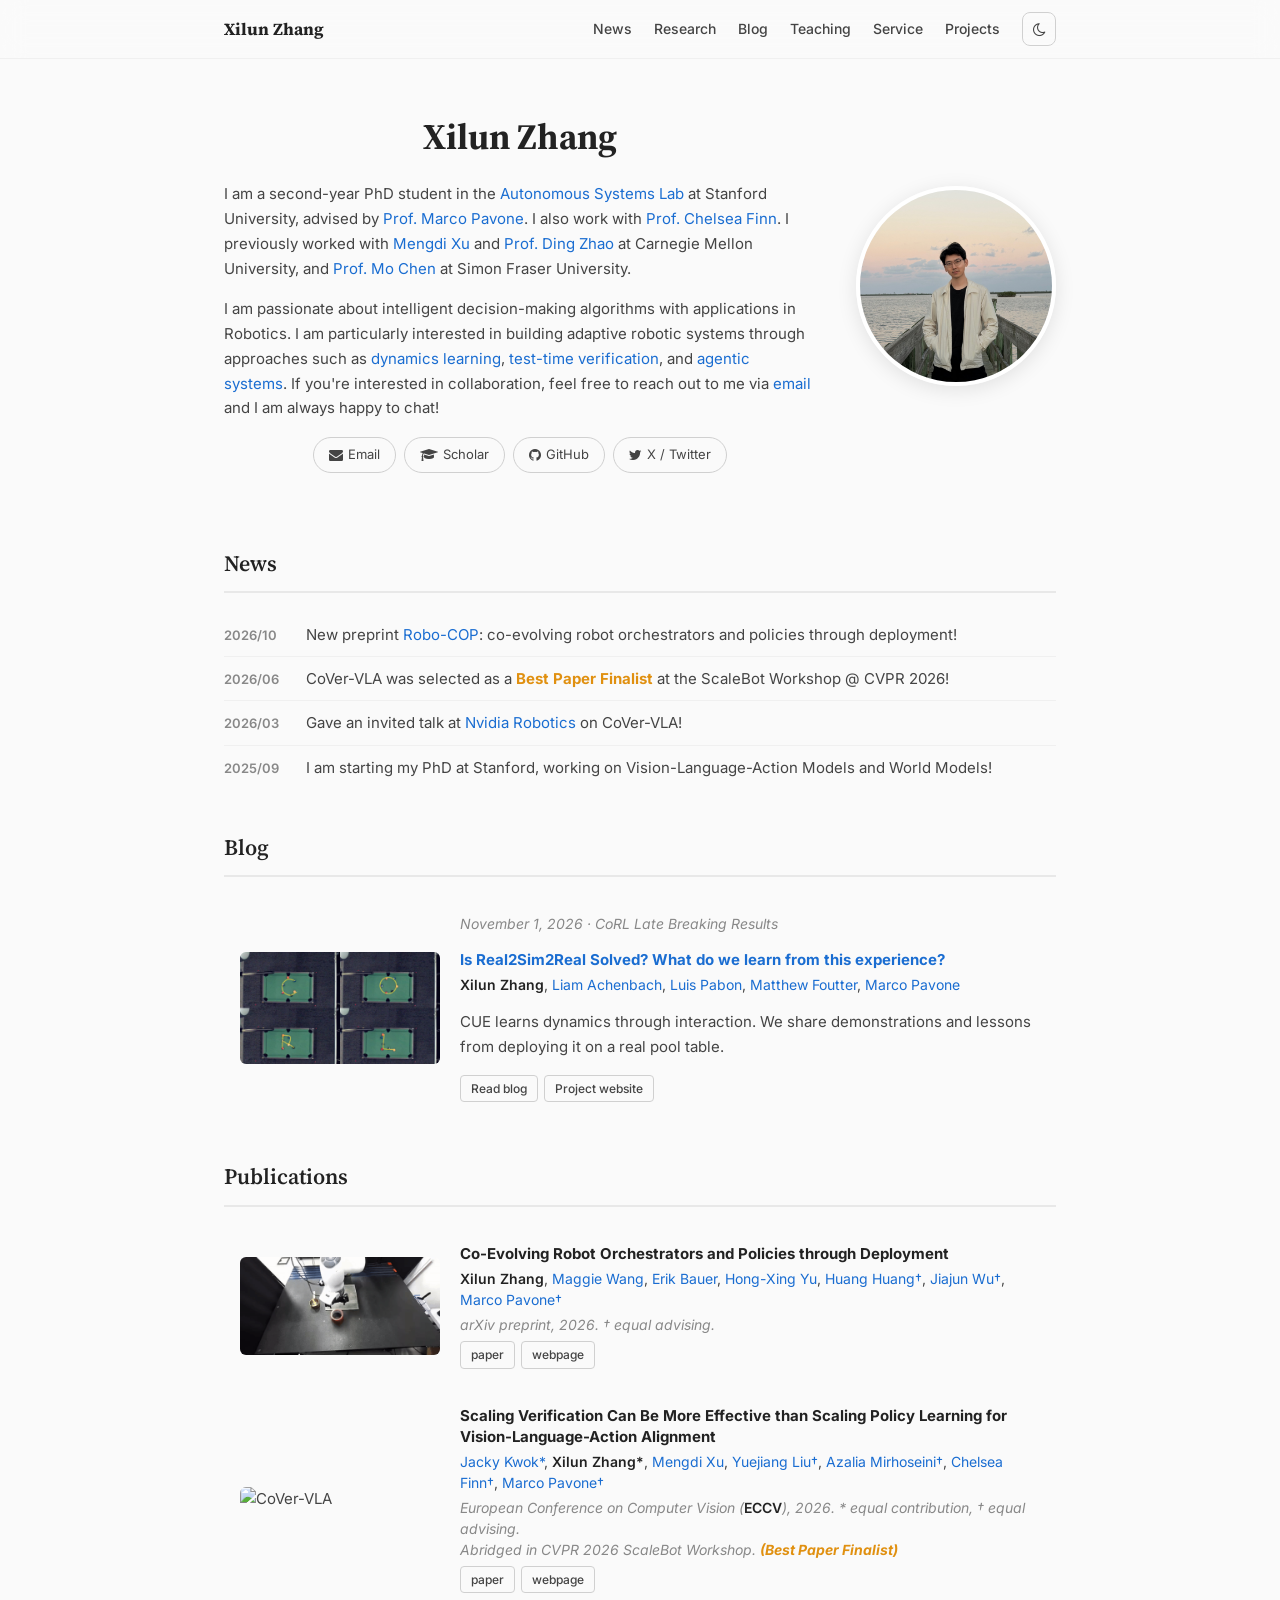
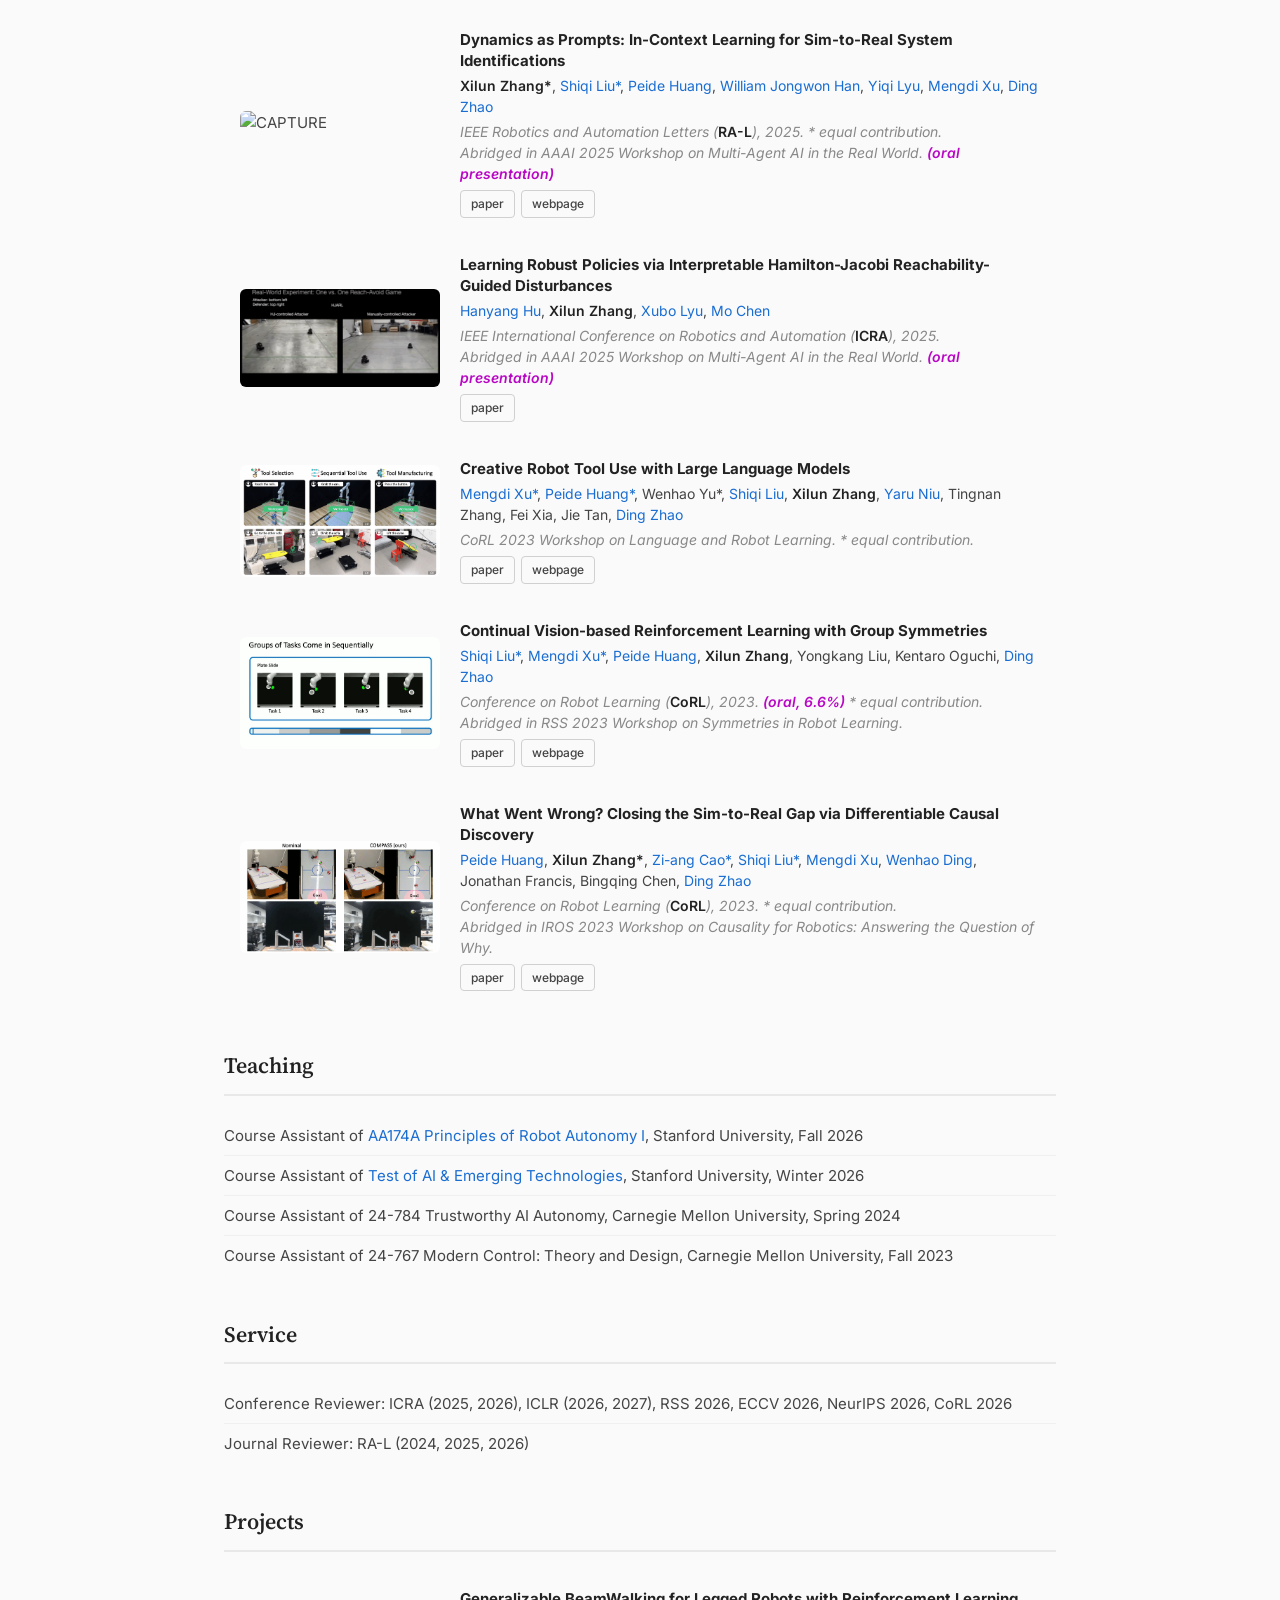
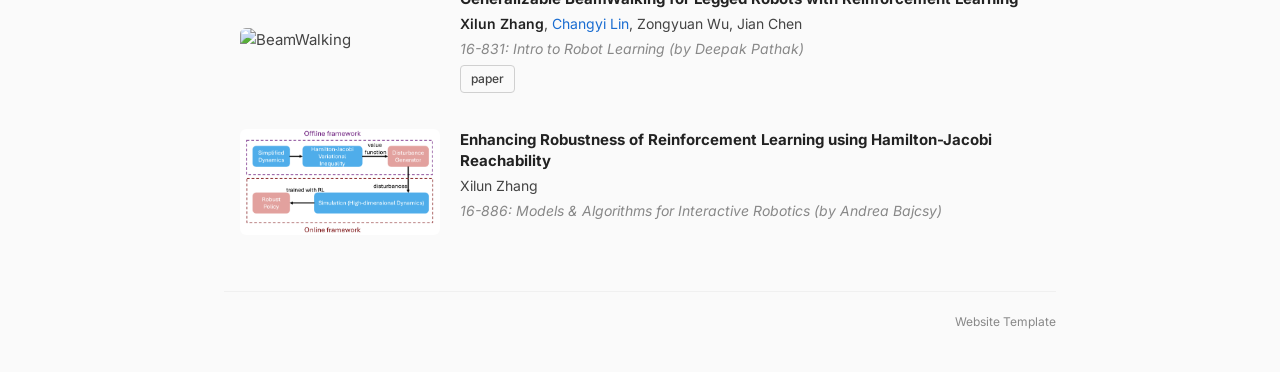
==== index.html @ 33fb8edf "Include CUE authors in Blog section" ====
<!DOCTYPE html>
<html lang="en">
<head>
  <meta charset="UTF-8">
  <meta name="viewport" content="width=device-width, initial-scale=1">
  <meta name="author" content="Xilun Zhang">
  <meta name="description" content="Xilun Zhang - PhD Student at Stanford University, Autonomous Systems Lab. Research in adaptive robotic systems: dynamics learning, test-time verification, and agentic systems.">
  <title>Xilun Zhang</title>

  <link rel="stylesheet" href="https://cdnjs.cloudflare.com/ajax/libs/font-awesome/4.7.0/css/font-awesome.min.css">
  <link rel="stylesheet" href="stylesheet.css">
  <link rel="icon" type="image/png" href="images/stanford_logo.png">
</head>

<body>

  <!-- Navigation -->
  <nav class="navbar">
    <div class="nav-inner">
      <a href="#Home" class="nav-brand">Xilun Zhang</a>
      <button id="mobile-menu-btn" class="nav-toggle" aria-label="Toggle menu">Menu</button>
      <div class="nav-links">
        <a href="#News">News</a>
        <a href="#Research">Research</a>
        <a href="#Blog">Blog</a>
        <a href="#Teaching">Teaching</a>
        <a href="#Service">Service</a>
        <a href="#Projects">Projects</a>
        <button id="theme-toggle" class="theme-toggle" aria-label="Toggle dark mode">
          <i class="fa fa-moon-o"></i>
        </button>
      </div>
    </div>
    <div class="mobile-menu">
      <a href="#News">News</a>
      <a href="#Research">Research</a>
        <a href="#Blog">Blog</a>
      <a href="#Teaching">Teaching</a>
      <a href="#Service">Service</a>
      <a href="#Projects">Projects</a>
    </div>
  </nav>

<div class="container">

  <!-- Hero -->
  <section id="Home">
    <div class="hero">
      <div class="hero-text">
        <h1 class="hero-name">Xilun Zhang</h1>
        <p class="hero-bio">
          I am a second-year PhD student in the <a href="https://stanfordasl.github.io/">Autonomous Systems Lab</a> at Stanford University, advised by <a href="https://web.stanford.edu/~pavone/">Prof. Marco Pavone</a>. I also work with <a href="https://ai.stanford.edu/~cbfinn/">Prof. Chelsea Finn</a>.
          I previously worked with <a href="https://www.mengdixu.me/">Mengdi Xu</a> and <a href="https://safeai-lab.github.io/">Prof. Ding Zhao</a> at Carnegie Mellon University, and <a href="https://scholar.google.com/citations?hl=en&user=19UAgLUAAAAJ&view_op=list_works&sortby=pubdate">Prof. Mo Chen</a> at Simon Fraser University.
        </p>
        <p class="hero-bio">
          I am passionate about intelligent decision-making algorithms with applications in Robotics. I am particularly interested in building adaptive robotic systems through approaches such as <a href="https://sim2real-capture.github.io/">dynamics learning</a>, <a href="https://cover-vla.github.io/">test-time verification</a>, and <a href="https://robo-cop.pages.dev/">agentic systems</a>.
          If you're interested in collaboration, feel free to reach out to me via <a href="mailto:xilunz@stanford.edu">email</a> and I am always happy to chat!
        </p>
        <div class="hero-links">
          <a href="mailto:xilunz@stanford.edu"><i class="fa fa-envelope"></i> Email</a>
          <a href="https://scholar.google.com/citations?user=D36NE9IAAAAJ&hl=en"><i class="fa fa-graduation-cap"></i> Scholar</a>
          <a href="https://github.com/XilunZhangRobo"><i class="fa fa-github"></i> GitHub</a>
          <a href="https://x.com/XilunZhangXZ"><i class="fa fa-twitter"></i> X / Twitter</a>
        </div>
      </div>
      <div class="hero-photo">
        <img src="images/me.jpg" alt="Xilun Zhang">
      </div>
    </div>
  </section>

  <!-- News -->
  <section id="News">
    <h2>News</h2>
    <ul class="news-list">
      <li><span class="news-date">2026/10</span> New preprint <a href="https://arxiv.org/abs/2610.09228">Robo-COP</a>: co-evolving robot orchestrators and policies through deployment!</li>
      <li><span class="news-date">2026/06</span> CoVer-VLA was selected as a <span class="award-tag">Best Paper Finalist</span> at the ScaleBot Workshop @ CVPR 2026!</li>
      <li><span class="news-date">2026/03</span> Gave an invited talk at <a href="https://www.nvidia.com/en-us/research/robotics/">Nvidia Robotics</a> on CoVer-VLA!</li>
      <li><span class="news-date">2025/09</span> I am starting my PhD at Stanford, working on Vision-Language-Action Models and World Models!</li>
    </ul>
  </section>

  <!-- Blog -->
  <section id="Blog">
    <h2>Blog</h2>
    <article class="pub-item">
      <a class="pub-img" href="https://cue-dynamics.github.io/blog/" aria-label="Read the CUE blog post">
        <img src="images/cue-corl-pushes.jpg" alt="Four robot pool demonstrations forming C, O, R, and L" loading="lazy">
      </a>
      <div class="pub-text">
        <div class="pub-venue"><time datetime="2026-11-01">November 1, 2026</time> · CoRL Late Breaking Results</div>
        <h3 class="pub-title"><a href="https://cue-dynamics.github.io/blog/">Is Real2Sim2Real Solved? What do we learn from this experience?</a></h3>
        <div class="pub-authors"><strong>Xilun Zhang</strong>, <a href="https://scholar.google.com/citations?user=NJTqs7QAAAAJ&amp;hl=en">Liam Achenbach</a>, <a href="https://luispabon.info/">Luis Pabon</a>, <a href="https://scholar.google.com/citations?user=DsWNh1YAAAAJ&amp;hl=en">Matthew Foutter</a>, <a href="https://web.stanford.edu/~pavone/">Marco Pavone</a></div>
        <p>CUE learns dynamics through interaction. We share demonstrations and lessons from deploying it on a real pool table.</p>
        <div class="pub-links"><a href="https://cue-dynamics.github.io/blog/">Read blog</a><a href="https://cue-dynamics.github.io/">Project website</a></div>
      </div>
    </article>
  </section>

  <!-- Publications -->
  <section id="Research">
    <h2>Publications</h2>
    <div class="pub-list">

      <!-- Robo-COP -->
      <div class="pub-item">
        <div class="pub-img">
          <img src="images/robocop.gif" alt="Robo-COP">
        </div>
        <div class="pub-text">
          <div class="pub-title">Co-Evolving Robot Orchestrators and Policies through Deployment</div>
          <div class="pub-authors">
            <strong>Xilun Zhang</strong>,
            <a href="https://maggiewang.org/">Maggie Wang</a>,
            <a href="https://erikbr01.github.io/">Erik Bauer</a>,
            <a href="https://kovenyu.com/">Hong-Xing Yu</a>,
            <a href="https://qingh097.github.io/">Huang Huang&dagger;</a>,
            <a href="https://jiajunwu.com/">Jiajun Wu&dagger;</a>,
            <a href="https://web.stanford.edu/~pavone/">Marco Pavone&dagger;</a>
          </div>
          <div class="pub-venue">
            arXiv preprint, 2026. &dagger; equal advising.
          </div>
          <div class="pub-links">
            <a href="https://arxiv.org/abs/2610.09228">paper</a>
            <a href="https://xilunzhangrobo.github.io/robo-cop/">webpage</a>
          </div>
        </div>
      </div>

      <!-- CoVer-VLA -->
      <div class="pub-item">
        <div class="pub-img">
          <img src="images/cover.gif" alt="CoVer-VLA">
        </div>
        <div class="pub-text">
          <div class="pub-title">Scaling Verification Can Be More Effective than Scaling Policy Learning for Vision-Language-Action Alignment</div>
          <div class="pub-authors">
            <a href="https://www.linkedin.com/in/jackykwok02/">Jacky Kwok*</a>,
            <strong>Xilun Zhang*</strong>,
            <a href="https://www.mengdixu.me/">Mengdi Xu</a>,
            <a href="https://sites.google.com/view/yuejiangliu/home">Yuejiang Liu&dagger;</a>,
            <a href="http://azaliamirhoseini.com/">Azalia Mirhoseini&dagger;</a>,
            <a href="https://ai.stanford.edu/~cbfinn/">Chelsea Finn&dagger;</a>,
            <a href="https://web.stanford.edu/~pavone/">Marco Pavone&dagger;</a>
          </div>
          <div class="pub-venue">
            European Conference on Computer Vision (<span class="highlight-venue">ECCV</span>), 2026. * equal contribution, &dagger; equal advising.<br>
            Abridged in CVPR 2026 ScaleBot Workshop. <span class="award-tag">(Best Paper Finalist)</span>
          </div>
          <div class="pub-links">
            <a href="https://arxiv.org/abs/2602.12281">paper</a>
            <a href="https://cover-vla.github.io/">webpage</a>
          </div>
        </div>
      </div>

      <!-- CAPTURE -->
      <div class="pub-item">
        <div class="pub-img">
          <img src="images/capture.gif" alt="CAPTURE">
        </div>
        <div class="pub-text">
          <div class="pub-title">Dynamics as Prompts: In-Context Learning for Sim-to-Real System Identifications</div>
          <div class="pub-authors">
            <strong>Xilun Zhang*</strong>,
            <a href="https://shiqiliu-67.github.io/">Shiqi Liu*</a>,
            <a href="https://peidehuang.github.io/">Peide Huang</a>,
            <a href="https://willxxy.github.io/">William Jongwon Han</a>,
            <a href="https://yiqilyu.me/">Yiqi Lyu</a>,
            <a href="https://www.mengdixu.me/">Mengdi Xu</a>,
            <a href="https://safeai-lab.github.io/">Ding Zhao</a>
          </div>
          <div class="pub-venue">
            IEEE Robotics and Automation Letters (<span class="highlight-venue">RA-L</span>), 2025. * equal contribution.<br>
            Abridged in AAAI 2025 Workshop on Multi-Agent AI in the Real World. <span class="oral-tag">(oral presentation)</span>
          </div>
          <div class="pub-links">
            <a href="https://arxiv.org/abs/2410.20357">paper</a>
            <a href="https://sim2real-capture.github.io/">webpage</a>
          </div>
        </div>
      </div>

      <!-- HJ-ARL -->
      <div class="pub-item">
        <div class="pub-img">
          <img src="images/HJARL.gif" alt="HJ-ARL">
        </div>
        <div class="pub-text">
          <div class="pub-title">Learning Robust Policies via Interpretable Hamilton-Jacobi Reachability-Guided Disturbances</div>
          <div class="pub-authors">
            <a href="https://hu-hanyang.github.io/">Hanyang Hu</a>,
            <strong>Xilun Zhang</strong>,
            <a href="https://xubo92.github.io/">Xubo Lyu</a>,
            <a href="https://scholar.google.com/citations?hl=en&user=19UAgLUAAAAJ&view_op=list_works&sortby=pubdate">Mo Chen</a>
          </div>
          <div class="pub-venue">
            IEEE International Conference on Robotics and Automation (<span class="highlight-venue">ICRA</span>), 2025.<br>
            Abridged in AAAI 2025 Workshop on Multi-Agent AI in the Real World. <span class="oral-tag">(oral presentation)</span>
          </div>
          <div class="pub-links">
            <a href="https://arxiv.org/abs/2409.19746">paper</a>
          </div>
        </div>
      </div>

      <!-- RoboTool -->
      <div class="pub-item">
        <div class="pub-img">
          <img src="images/robotool.gif" alt="RoboTool">
        </div>
        <div class="pub-text">
          <div class="pub-title">Creative Robot Tool Use with Large Language Models</div>
          <div class="pub-authors">
            <a href="https://www.mengdixu.me/">Mengdi Xu*</a>,
            <a href="https://peidehuang.github.io/">Peide Huang*</a>,
            Wenhao Yu*,
            <a href="https://shiqiliu-67.github.io/">Shiqi Liu</a>,
            <strong>Xilun Zhang</strong>,
            <a href="https://yaruniu.com/">Yaru Niu</a>,
            Tingnan Zhang,
            Fei Xia,
            Jie Tan,
            <a href="https://safeai-lab.github.io/">Ding Zhao</a>
          </div>
          <div class="pub-venue">
            CoRL 2023 Workshop on Language and Robot Learning. * equal contribution.<br>
          </div>
          <div class="pub-links">
            <a href="https://arxiv.org/abs/2310.13065">paper</a>
            <a href="https://creative-robotool.github.io/">webpage</a>
          </div>
        </div>
      </div>

      <!-- CoVeRS -->
      <div class="pub-item">
        <div class="pub-img">
          <img src="images/covers.gif" alt="CoVeRS">
        </div>
        <div class="pub-text">
          <div class="pub-title">Continual Vision-based Reinforcement Learning with Group Symmetries</div>
          <div class="pub-authors">
            <a href="https://shiqiliu-67.github.io/">Shiqi Liu*</a>,
            <a href="https://www.mengdixu.me/">Mengdi Xu*</a>,
            <a href="https://peidehuang.github.io/">Peide Huang</a>,
            <strong>Xilun Zhang</strong>,
            Yongkang Liu,
            Kentaro Oguchi,
            <a href="https://safeai-lab.github.io/">Ding Zhao</a>
          </div>
          <div class="pub-venue">
            Conference on Robot Learning (<span class="highlight-venue">CoRL</span>), 2023. <span class="oral-tag">(oral, 6.6%)</span> * equal contribution.<br>
            Abridged in RSS 2023 Workshop on Symmetries in Robot Learning.
          </div>
          <div class="pub-links">
            <a href="https://arxiv.org/pdf/2210.12301.pdf">paper</a>
            <a href="https://sites.google.com/view/rl-covers/">webpage</a>
          </div>
        </div>
      </div>

      <!-- COMPASS -->
      <div class="pub-item">
        <div class="pub-img">
          <img src="images/compass.gif" alt="COMPASS">
        </div>
        <div class="pub-text">
          <div class="pub-title">What Went Wrong? Closing the Sim-to-Real Gap via Differentiable Causal Discovery</div>
          <div class="pub-authors">
            <a href="https://peidehuang.github.io/">Peide Huang</a>,
            <strong>Xilun Zhang*</strong>,
            <a href="https://zi-ang-cao.github.io/">Zi-ang Cao*</a>,
            <a href="https://shiqiliu-67.github.io/">Shiqi Liu*</a>,
            <a href="https://www.mengdixu.me/">Mengdi Xu</a>,
            <a href="https://wenhao.pub/">Wenhao Ding</a>,
            Jonathan Francis,
            Bingqing Chen,
            <a href="https://safeai-lab.github.io/">Ding Zhao</a>
          </div>
          <div class="pub-venue">
            Conference on Robot Learning (<span class="highlight-venue">CoRL</span>), 2023. * equal contribution.<br>
            Abridged in IROS 2023 Workshop on Causality for Robotics: Answering the Question of Why.
          </div>
          <div class="pub-links">
            <a href="https://arxiv.org/pdf/2306.15864.pdf">paper</a>
            <a href="https://sites.google.com/view/sim2real-compass">webpage</a>
          </div>
        </div>
      </div>

    </div>
  </section>

  <!-- Teaching -->
  <section id="Teaching">
    <h2>Teaching</h2>
    <ul class="simple-list">
      <li>Course Assistant of <a href="https://stanfordasl.github.io/PoRA-I/aa174a_aut2627/">AA174A Principles of Robot Autonomy I</a>, Stanford University, Fall 2026</li>
      <li>Course Assistant of <a href="https://aiet4test.cgoe.stanford.edu/">Test of AI &amp; Emerging Technologies</a>, Stanford University, Winter 2026</li>
      <li>Course Assistant of 24-784 Trustworthy AI Autonomy, Carnegie Mellon University, Spring 2024</li>
      <li>Course Assistant of 24-767 Modern Control: Theory and Design, Carnegie Mellon University, Fall 2023</li>
    </ul>
  </section>

  <!-- Service -->
  <section id="Service">
    <h2>Service</h2>
    <ul class="simple-list">
      <li>Conference Reviewer: ICRA (2025, 2026), ICLR (2026, 2027), RSS 2026, ECCV 2026, NeurIPS 2026, CoRL 2026</li>
      <li>Journal Reviewer: RA-L (2024, 2025, 2026)</li>
    </ul>
  </section>

  <!-- Projects -->
  <section id="Projects">
    <h2>Projects</h2>
    <div class="pub-list">

      <div class="pub-item">
        <div class="pub-img">
          <img src="images/dog.gif" alt="BeamWalking">
        </div>
        <div class="pub-text">
          <div class="pub-title">Generalizable BeamWalking for Legged Robots with Reinforcement Learning</div>
          <div class="pub-authors">
            <strong>Xilun Zhang</strong>,
            <a href="https://linchangyi1.github.io/">Changyi Lin</a>,
            Zongyuan Wu,
            Jian Chen
          </div>
          <div class="pub-venue">16-831: Intro to Robot Learning (by Deepak Pathak)</div>
          <div class="pub-links">
            <a href="https://drive.google.com/file/d/1mQqSGy5NBrEeXSAV4wcLU3v1RdYruRnh/view?usp=sharing">paper</a>
          </div>
        </div>
      </div>

      <div class="pub-item">
        <div class="pub-img">
          <img src="images/HJ.png" alt="HJ Reachability">
        </div>
        <div class="pub-text">
          <div class="pub-title">Enhancing Robustness of Reinforcement Learning using Hamilton-Jacobi Reachability</div>
          <div class="pub-authors">Xilun Zhang</div>
          <div class="pub-venue">16-886: Models &amp; Algorithms for Interactive Robotics (by Andrea Bajcsy)</div>
        </div>
      </div>

    </div>
  </section>

  <!-- Footer -->
  <div class="footer">
    <a href="https://github.com/jonbarron/website">Website Template</a>
  </div>

</div>
<script src="main.js"></script>
</body>
</html>
---- stylesheet.css ----
@import url('https://fonts.googleapis.com/css2?family=Inter:wght@400;500;600;700&family=Source+Serif+4:ital,wght@0,400;0,600;0,700;1,400&display=swap');

/* ---------- Theme tokens ---------- */
:root {
  --bg: #fafafa;
  --bg-elev: #ffffff;
  --text: #444;
  --text-strong: #222;
  --text-muted: #888;
  --link: #1a6dd1;
  --link-hover: #0d4a8f;
  --border: #e8e8e8;
  --border-soft: #f0f0f0;
  --card-hover: #f4f4f4;
  --chip-border: #d0d0d0;
  --accent-soft: rgba(26, 109, 209, 0.06);
  --nav-bg: rgba(250, 250, 250, 0.82);
  --shadow: 0 4px 20px rgba(0, 0, 0, 0.10);
}

:root[data-theme="dark"] {
  --bg: #0f1115;
  --bg-elev: #171a21;
  --text: #c2c7d0;
  --text-strong: #f3f5f8;
  --text-muted: #8b93a1;
  --link: #6da8ff;
  --link-hover: #9cc4ff;
  --border: #262b34;
  --border-soft: #20242c;
  --card-hover: #1b1f27;
  --chip-border: #353b46;
  --accent-soft: rgba(109, 168, 255, 0.10);
  --nav-bg: rgba(15, 17, 21, 0.82);
  --shadow: 0 4px 24px rgba(0, 0, 0, 0.45);
}

*,
*::before,
*::after {
  box-sizing: border-box;
}

html {
  scroll-behavior: smooth;
  scroll-padding-top: 80px;
}

body {
  font-family: 'Inter', -apple-system, BlinkMacSystemFont, sans-serif;
  font-size: 15px;
  line-height: 1.65;
  color: var(--text);
  background: var(--bg);
  margin: 0;
  padding: 0;
  -webkit-font-smoothing: antialiased;
  transition: background 0.3s ease, color 0.3s ease;
}

.container {
  max-width: 880px;
  margin: 0 auto;
  padding: 24px 24px 40px;
}

a {
  color: var(--link);
  text-decoration: none;
  transition: color 0.2s ease;
}

a:hover,
a:focus {
  color: var(--link-hover);
}

h2 {
  font-family: 'Source Serif 4', 'Georgia', serif;
  font-size: 22px;
  font-weight: 600;
  color: var(--text-strong);
  margin: 0 0 20px 0;
  padding-bottom: 10px;
  border-bottom: 2px solid var(--border);
}

strong {
  font-weight: 600;
  color: var(--text-strong);
}

/* ---------- Navigation ---------- */
.navbar {
  position: sticky;
  top: 0;
  z-index: 100;
  background: var(--nav-bg);
  backdrop-filter: saturate(180%) blur(12px);
  -webkit-backdrop-filter: saturate(180%) blur(12px);
  border-bottom: 1px solid var(--border-soft);
}

.nav-inner {
  max-width: 880px;
  margin: 0 auto;
  padding: 12px 24px;
  display: flex;
  align-items: center;
  justify-content: space-between;
}

.nav-brand {
  font-family: 'Source Serif 4', 'Georgia', serif;
  font-weight: 700;
  font-size: 17px;
  color: var(--text-strong);
}

.nav-brand:hover {
  color: var(--link);
}

.nav-links {
  display: flex;
  align-items: center;
  gap: 22px;
}

.nav-links a {
  font-size: 14px;
  font-weight: 500;
  color: var(--text);
  position: relative;
}

.nav-links a::after {
  content: "";
  position: absolute;
  left: 0;
  bottom: -4px;
  width: 0;
  height: 2px;
  background: var(--link);
  transition: width 0.2s ease;
}

.nav-links a:hover::after {
  width: 100%;
}

.theme-toggle,
.nav-toggle {
  background: none;
  border: 1px solid var(--chip-border);
  color: var(--text);
  cursor: pointer;
  border-radius: 8px;
  transition: all 0.2s ease;
  font-family: inherit;
}

.theme-toggle {
  width: 34px;
  height: 34px;
  display: inline-flex;
  align-items: center;
  justify-content: center;
  font-size: 15px;
}

.theme-toggle:hover {
  border-color: var(--link);
  color: var(--link);
}

.nav-toggle {
  display: none;
  padding: 6px 12px;
  font-size: 13px;
  font-weight: 500;
}

.mobile-menu {
  display: none;
  flex-direction: column;
  padding: 8px 24px 16px;
  gap: 4px;
  border-top: 1px solid var(--border-soft);
}

.mobile-menu a {
  padding: 8px 0;
  font-size: 15px;
  font-weight: 500;
  color: var(--text);
  border-bottom: 1px solid var(--border-soft);
}

.mobile-menu a:last-child {
  border-bottom: none;
}

/* ---------- Hero ---------- */
.hero {
  display: flex;
  align-items: center;
  gap: 40px;
  padding: 24px 0 32px 0;
}

.hero-text {
  flex: 1;
}

.hero-photo {
  flex-shrink: 0;
}

.hero-photo img {
  width: 200px;
  height: 200px;
  border-radius: 50%;
  object-fit: cover;
  box-shadow: var(--shadow);
  border: 4px solid var(--bg-elev);
}

.hero-name {
  font-family: 'Source Serif 4', 'Georgia', serif;
  font-size: 36px;
  font-weight: 700;
  color: var(--text-strong);
  margin: 0 0 16px 0;
  text-align: center;
}

.hero-bio {
  margin: 0 0 16px 0;
  color: var(--text);
}

.hero-links {
  display: flex;
  justify-content: center;
  gap: 8px;
  flex-wrap: wrap;
  margin-top: 16px;
}

.hero-links a {
  display: inline-flex;
  align-items: center;
  gap: 5px;
  padding: 6px 15px;
  border: 1px solid var(--chip-border);
  border-radius: 20px;
  font-size: 13px;
  color: var(--text);
  transition: all 0.2s ease;
}

.hero-links a:hover {
  border-color: var(--link);
  color: var(--link);
  background: var(--accent-soft);
  transform: translateY(-1px);
}

.hero-links a .fa {
  font-size: 14px;
}

/* ---------- Sections ---------- */
section {
  margin-bottom: 40px;
}

/* Scroll reveal */
.reveal {
  opacity: 0;
  transform: translateY(16px);
  transition: opacity 0.6s ease, transform 0.6s ease;
}

.reveal.is-visible {
  opacity: 1;
  transform: none;
}

@media (prefers-reduced-motion: reduce) {
  html { scroll-behavior: auto; }
  .reveal { opacity: 1; transform: none; transition: none; }
}

/* ---------- News ---------- */
.news-list {
  list-style: none;
  padding: 0;
  margin: 0;
}

.news-list li {
  padding: 10px 0;
  border-bottom: 1px solid var(--border-soft);
  line-height: 1.55;
}

.news-list li:last-child {
  border-bottom: none;
}

.news-date {
  display: inline-block;
  font-size: 13px;
  font-weight: 600;
  color: var(--text-muted);
  min-width: 70px;
  margin-right: 8px;
}

/* ---------- Publication / Project cards ---------- */
.pub-list {
  display: flex;
  flex-direction: column;
  gap: 4px;
}

.pub-item {
  display: flex;
  gap: 20px;
  padding: 16px;
  border-radius: 10px;
  transition: background 0.2s ease;
}

.pub-item:hover {
  background: var(--card-hover);
}

.pub-img {
  flex-shrink: 0;
  width: 200px;
  display: flex;
  align-items: center;
}

.pub-img img {
  width: 100%;
  border-radius: 6px;
}

.pub-text {
  flex: 1;
  min-width: 0;
}

.pub-title {
  font-weight: 700;
  font-size: 15px;
  color: var(--text-strong);
  margin-bottom: 4px;
  line-height: 1.4;
}

.pub-authors {
  font-size: 14px;
  color: var(--text);
  margin-bottom: 4px;
  line-height: 1.5;
}

.pub-venue {
  font-size: 14px;
  font-style: italic;
  color: var(--text-muted);
  margin-bottom: 6px;
  line-height: 1.5;
}

.pub-venue .highlight-venue {
  font-weight: 600;
  font-style: normal;
  color: var(--text-strong);
}

.pub-venue .oral-tag {
  color: #b908c5;
  font-weight: 600;
}

:root[data-theme="dark"] .pub-venue .oral-tag {
  color: #e07be8;
}

.award-tag {
  color: #e09010;
  font-weight: 700;
}

.pub-links {
  display: flex;
  gap: 6px;
  flex-wrap: wrap;
  margin-top: 6px;
}

.pub-links a {
  display: inline-block;
  padding: 3px 10px;
  font-size: 12px;
  font-weight: 500;
  border: 1px solid var(--chip-border);
  border-radius: 4px;
  color: var(--text);
  transition: all 0.2s ease;
}

.pub-links a:hover {
  border-color: var(--link);
  color: var(--link);
  background: var(--accent-soft);
}

/* ---------- Simple lists ---------- */
.simple-list {
  list-style: none;
  padding: 0;
  margin: 0;
}

.simple-list li {
  padding: 8px 0;
  border-bottom: 1px solid var(--border-soft);
  line-height: 1.55;
}

.simple-list li:last-child {
  border-bottom: none;
}

/* ---------- Footer ---------- */
.footer {
  text-align: right;
  font-size: 12px;
  color: var(--text-muted);
  padding-top: 20px;
  border-top: 1px solid var(--border-soft);
  margin-top: 20px;
}

.footer a {
  color: var(--text-muted);
}

.footer a:hover {
  color: var(--text);
}

/* ---------- Responsive ---------- */
@media (max-width: 700px) {
  .container {
    padding: 24px 16px;
  }

  .nav-inner {
    padding: 12px 16px;
  }

  .nav-links {
    display: none;
  }

  .nav-toggle {
    display: inline-block;
  }

  .hero {
    flex-direction: column-reverse;
    text-align: center;
    gap: 24px;
  }

  .hero-photo img {
    width: 160px;
    height: 160px;
  }

  .pub-item {
    flex-direction: column;
    gap: 12px;
  }

  .pub-img {
    width: 100%;
    max-width: 260px;
  }

  h2 {
    font-size: 20px;
  }
}
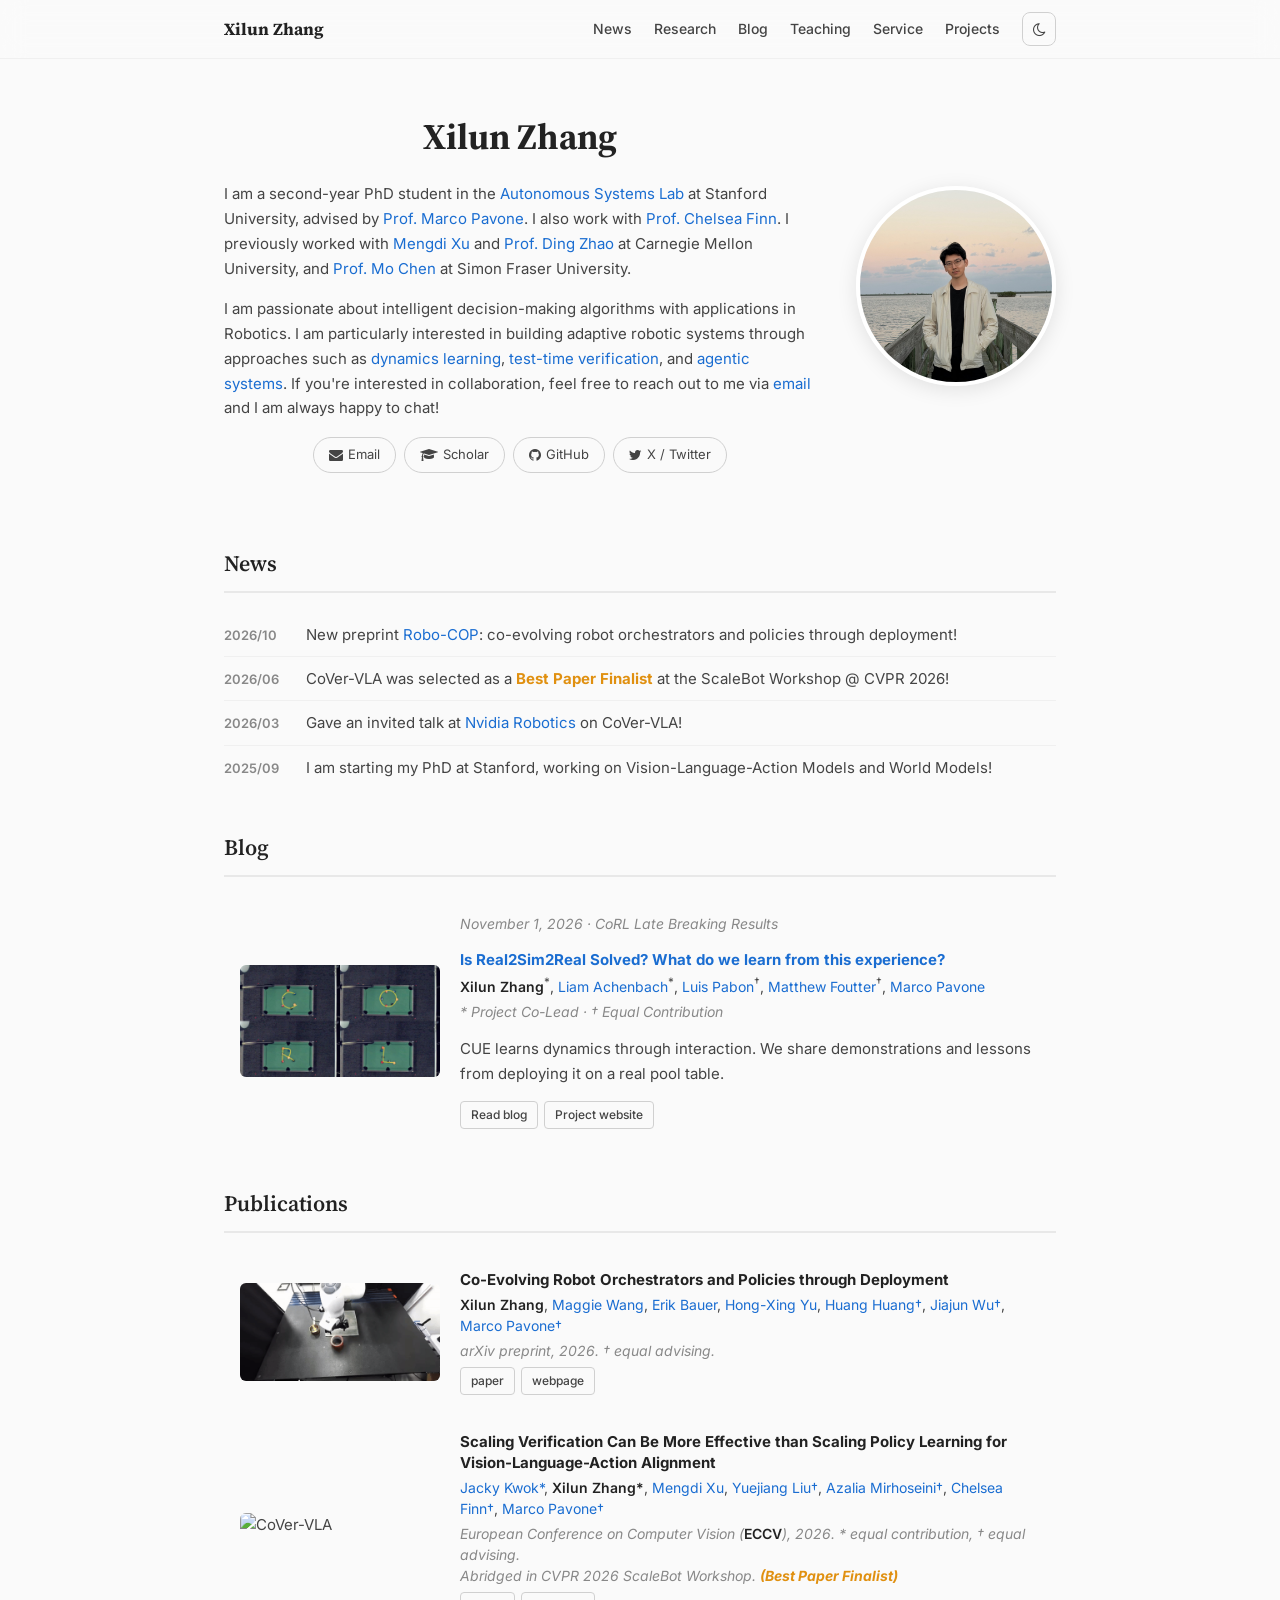
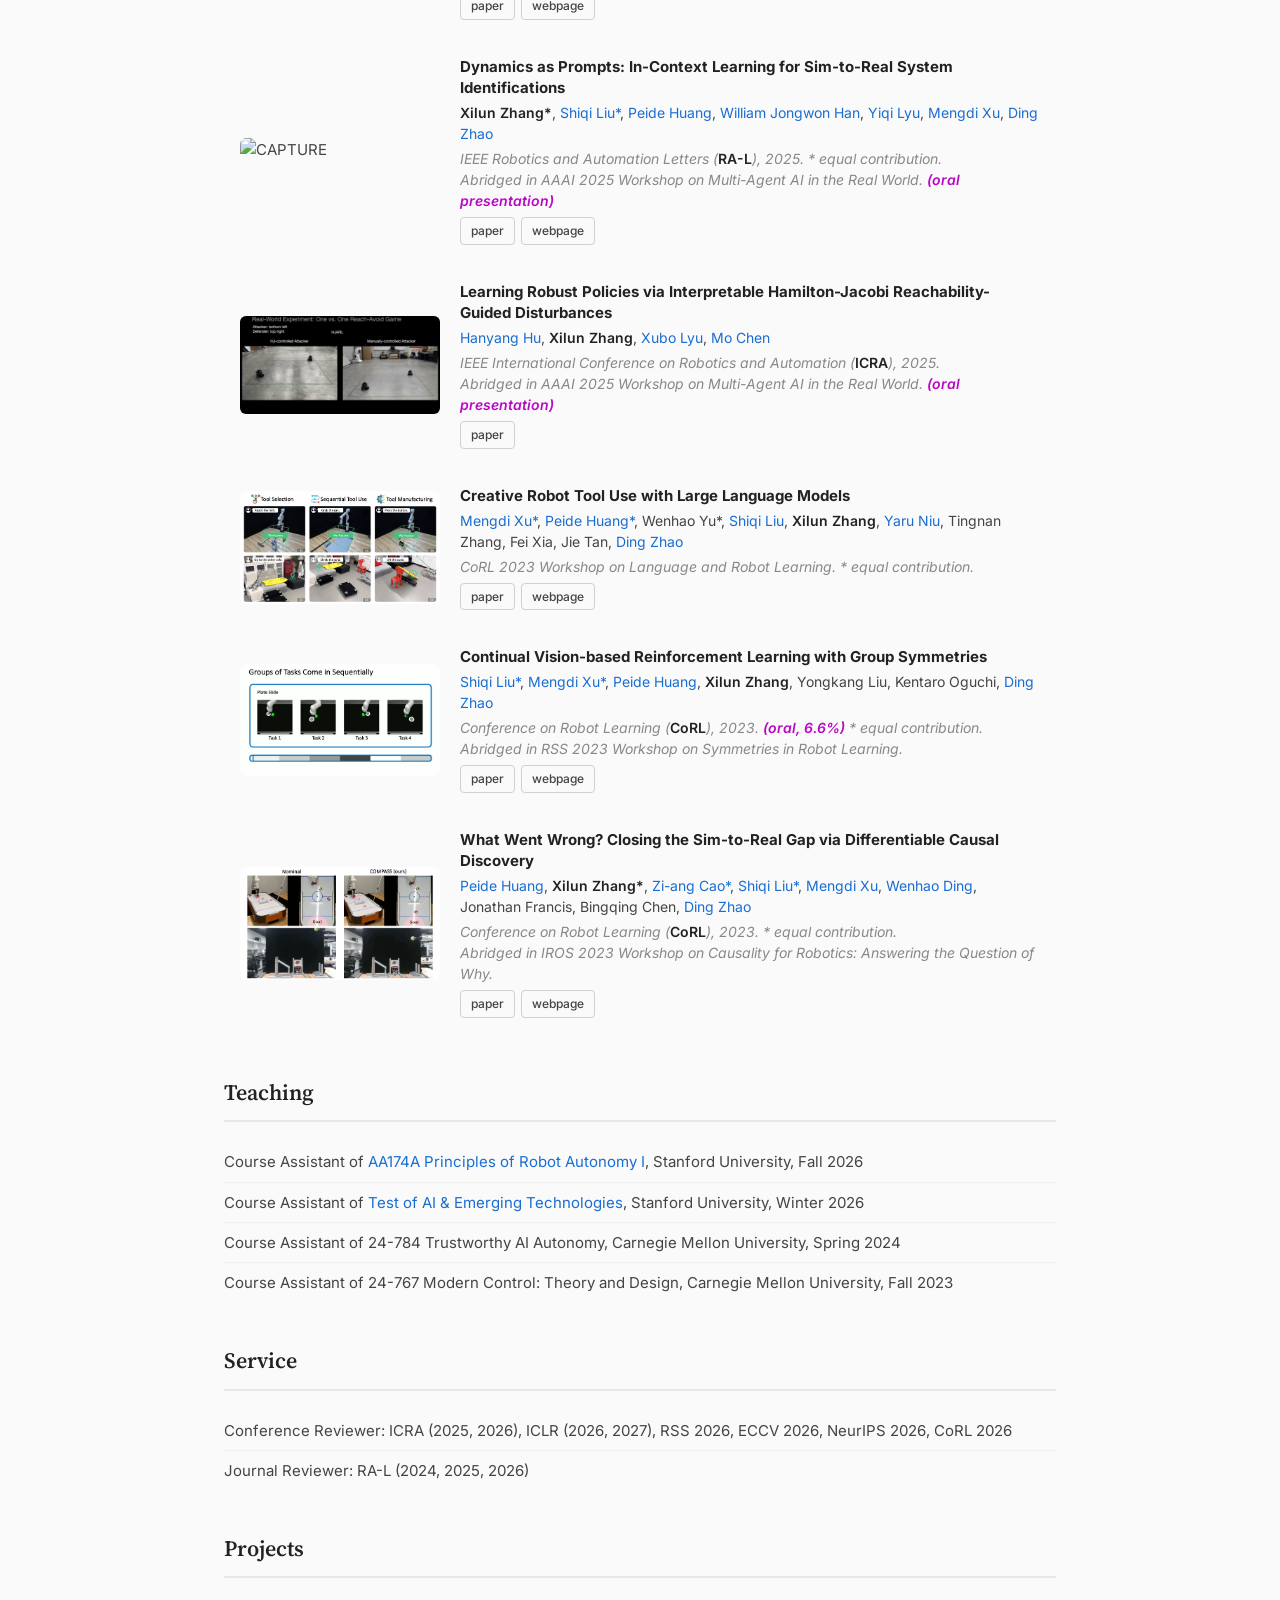
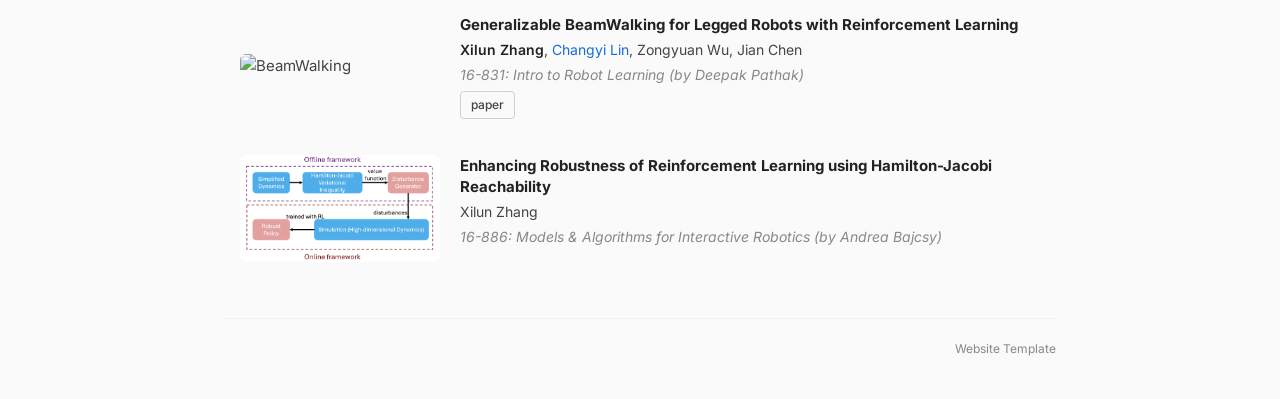
==== commit 2be0f2e9: "Match CUE contribution credits" ====
--- a/index.html
+++ b/index.html
@@ -90,7 +90,8 @@
       <div class="pub-text">
         <div class="pub-venue"><time datetime="2026-11-01">November 1, 2026</time> · CoRL Late Breaking Results</div>
         <h3 class="pub-title"><a href="https://cue-dynamics.github.io/blog/">Is Real2Sim2Real Solved? What do we learn from this experience?</a></h3>
-        <div class="pub-authors"><strong>Xilun Zhang</strong>, <a href="https://scholar.google.com/citations?user=NJTqs7QAAAAJ&amp;hl=en">Liam Achenbach</a>, <a href="https://luispabon.info/">Luis Pabon</a>, <a href="https://scholar.google.com/citations?user=DsWNh1YAAAAJ&amp;hl=en">Matthew Foutter</a>, <a href="https://web.stanford.edu/~pavone/">Marco Pavone</a></div>
+        <div class="pub-authors"><strong>Xilun Zhang</strong><sup>*</sup>, <a href="https://scholar.google.com/citations?user=NJTqs7QAAAAJ&amp;hl=en">Liam Achenbach</a><sup>*</sup>, <a href="https://luispabon.info/">Luis Pabon</a><sup>†</sup>, <a href="https://scholar.google.com/citations?user=DsWNh1YAAAAJ&amp;hl=en">Matthew Foutter</a><sup>†</sup>, <a href="https://web.stanford.edu/~pavone/">Marco Pavone</a></div>
+        <div class="pub-venue">* Project Co-Lead · † Equal Contribution</div>
         <p>CUE learns dynamics through interaction. We share demonstrations and lessons from deploying it on a real pool table.</p>
         <div class="pub-links"><a href="https://cue-dynamics.github.io/blog/">Read blog</a><a href="https://cue-dynamics.github.io/">Project website</a></div>
       </div>
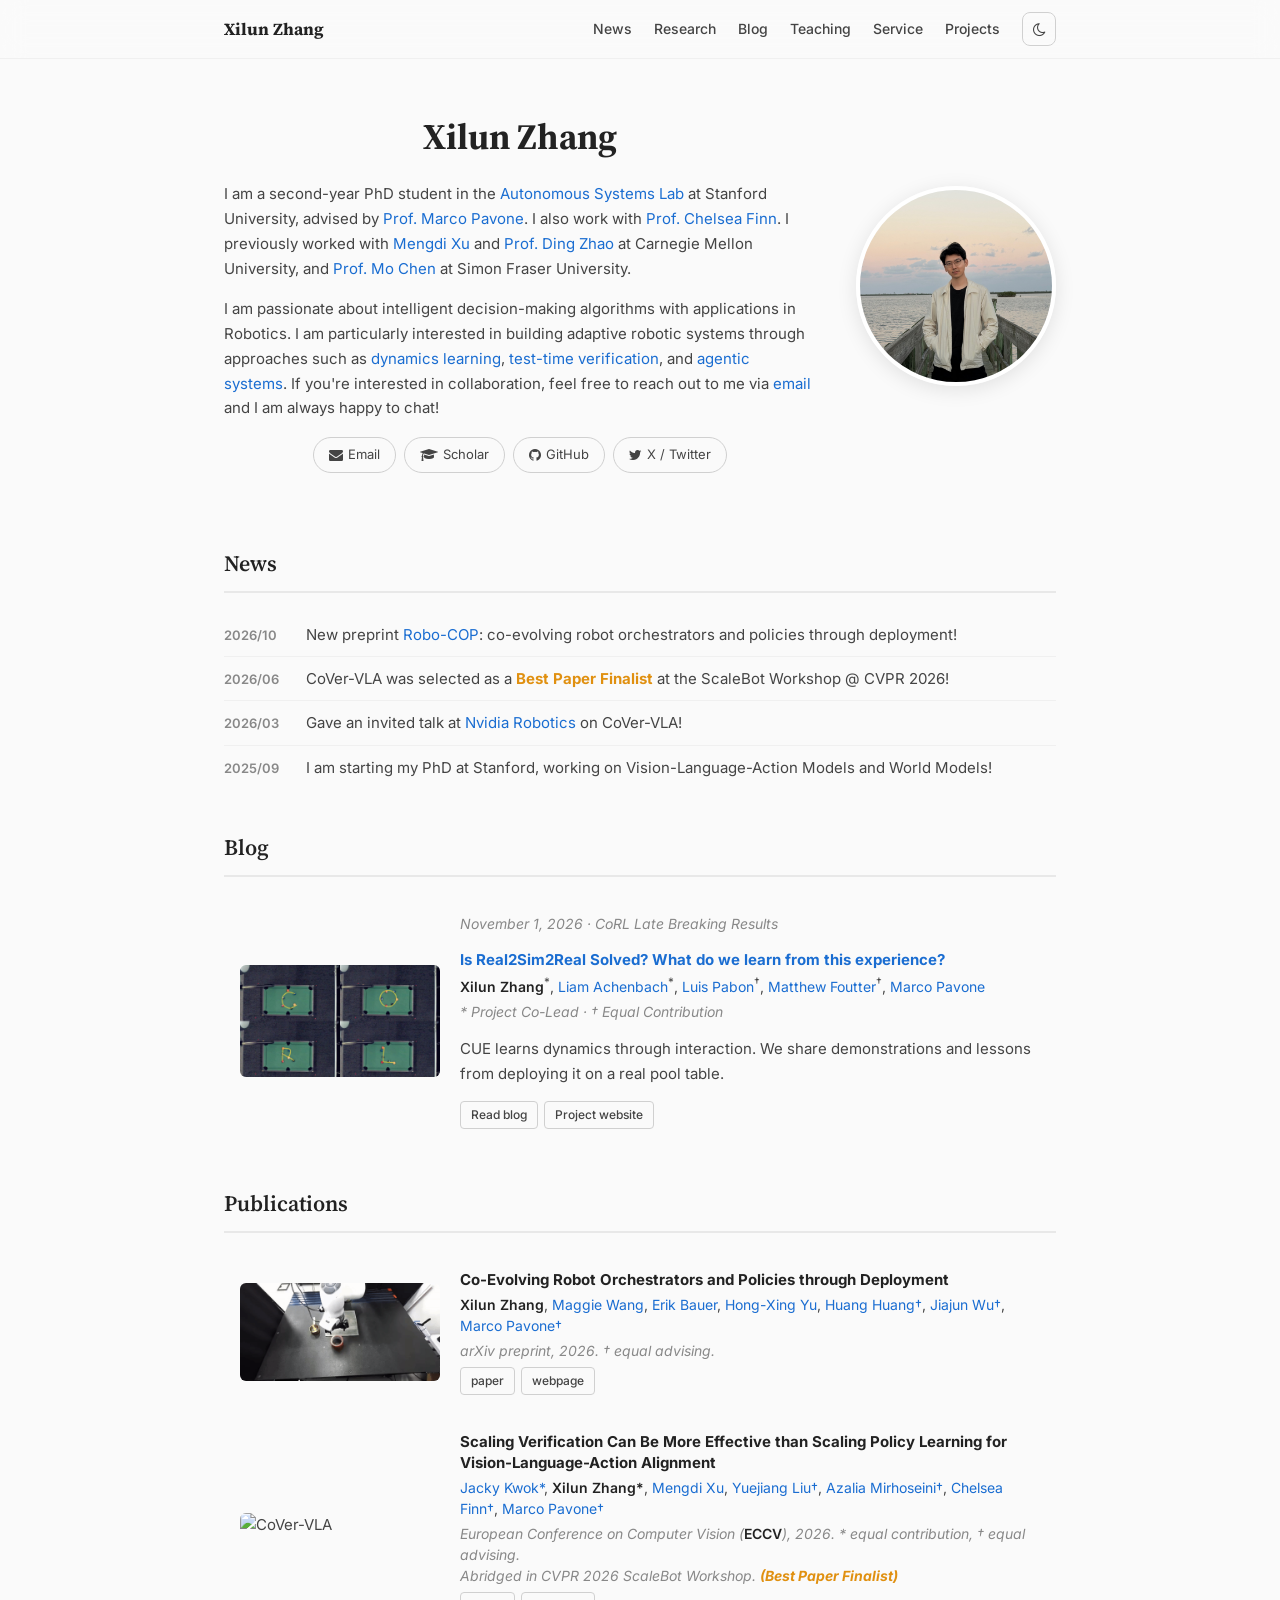
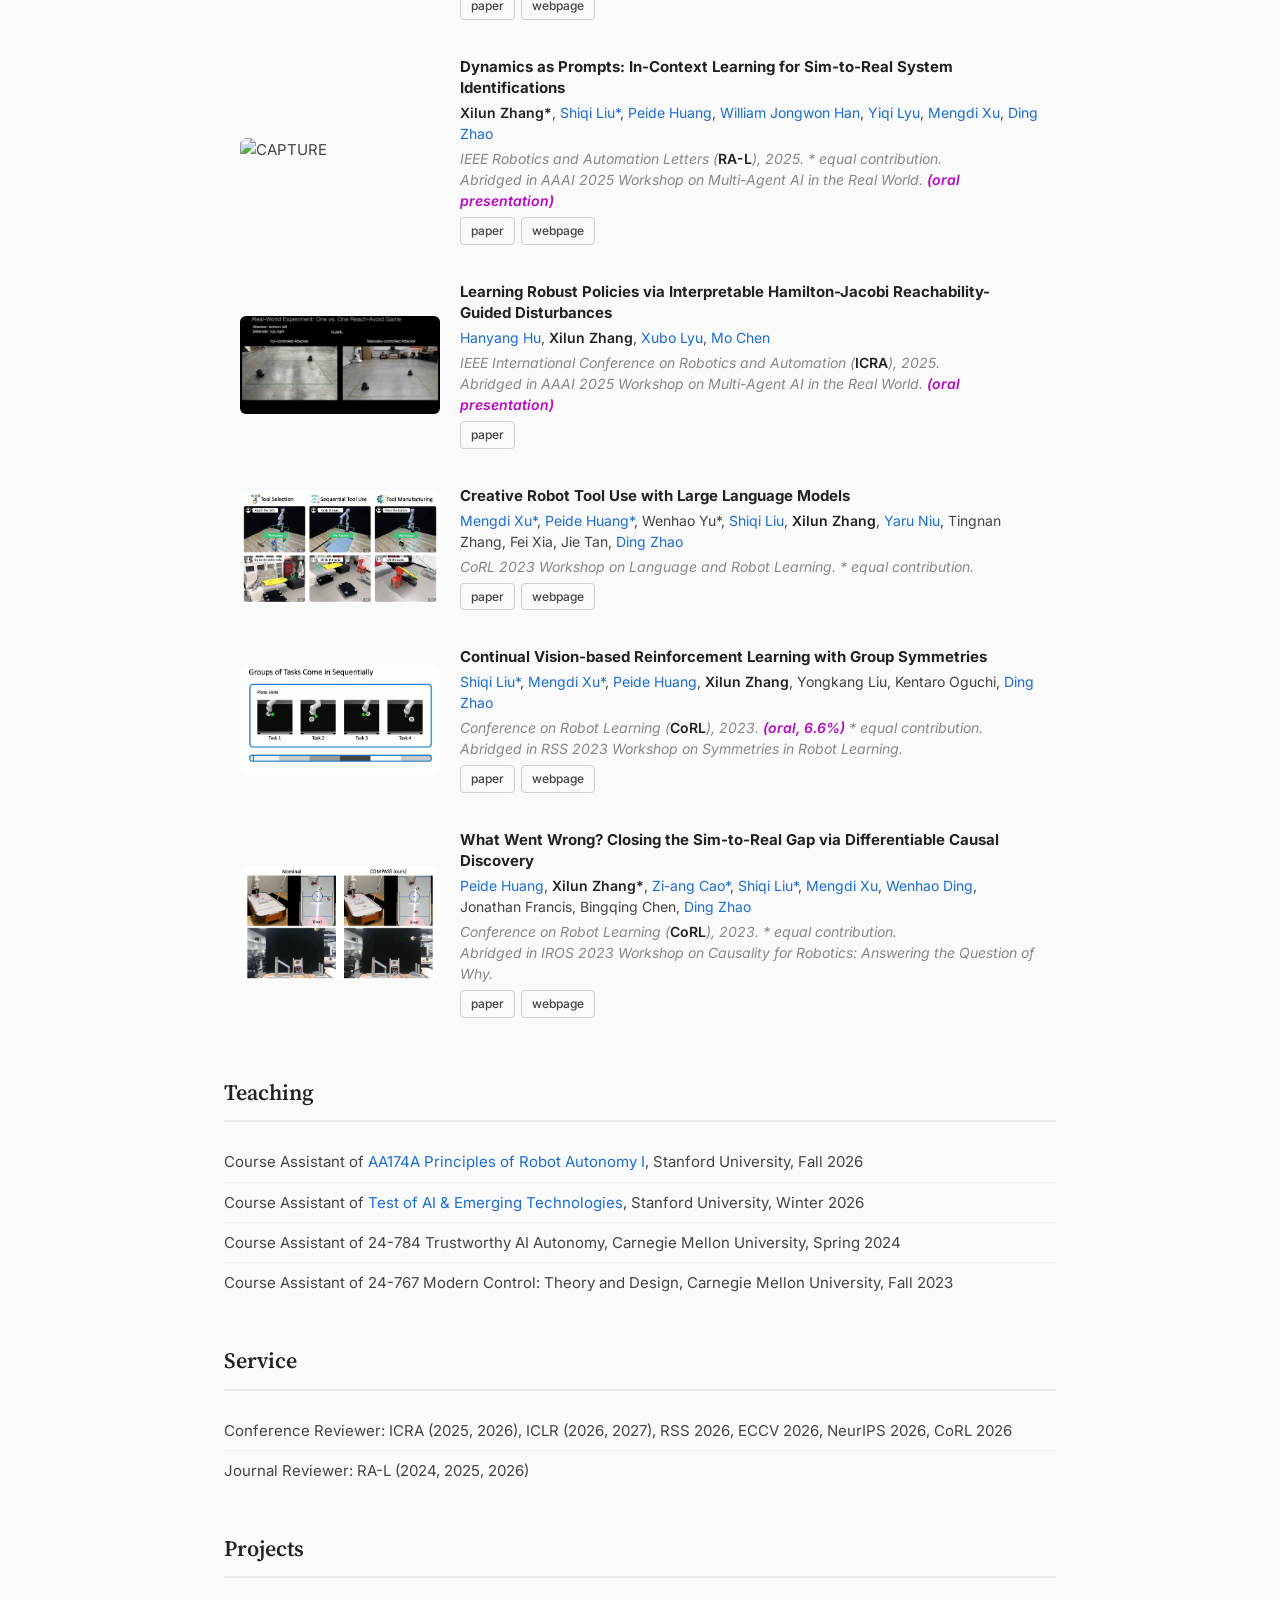
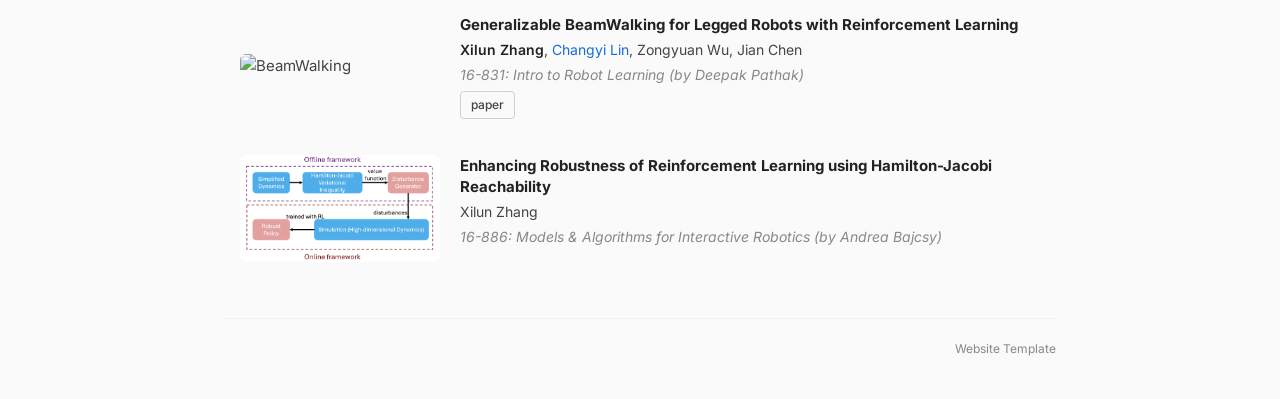
==== commit 39ff6f13: "Link Liam to his personal homepage" ====
--- a/index.html
+++ b/index.html
@@ -90,7 +90,7 @@
       <div class="pub-text">
         <div class="pub-venue"><time datetime="2026-11-01">November 1, 2026</time> · CoRL Late Breaking Results</div>
         <h3 class="pub-title"><a href="https://cue-dynamics.github.io/blog/">Is Real2Sim2Real Solved? What do we learn from this experience?</a></h3>
-        <div class="pub-authors"><strong>Xilun Zhang</strong><sup>*</sup>, <a href="https://scholar.google.com/citations?user=NJTqs7QAAAAJ&amp;hl=en">Liam Achenbach</a><sup>*</sup>, <a href="https://luispabon.info/">Luis Pabon</a><sup>†</sup>, <a href="https://scholar.google.com/citations?user=DsWNh1YAAAAJ&amp;hl=en">Matthew Foutter</a><sup>†</sup>, <a href="https://web.stanford.edu/~pavone/">Marco Pavone</a></div>
+        <div class="pub-authors"><strong>Xilun Zhang</strong><sup>*</sup>, <a href="https://lachenbach.github.io/">Liam Achenbach</a><sup>*</sup>, <a href="https://luispabon.info/">Luis Pabon</a><sup>†</sup>, <a href="https://scholar.google.com/citations?user=DsWNh1YAAAAJ&amp;hl=en">Matthew Foutter</a><sup>†</sup>, <a href="https://web.stanford.edu/~pavone/">Marco Pavone</a></div>
         <div class="pub-venue">* Project Co-Lead · † Equal Contribution</div>
         <p>CUE learns dynamics through interaction. We share demonstrations and lessons from deploying it on a real pool table.</p>
         <div class="pub-links"><a href="https://cue-dynamics.github.io/blog/">Read blog</a><a href="https://cue-dynamics.github.io/">Project website</a></div>
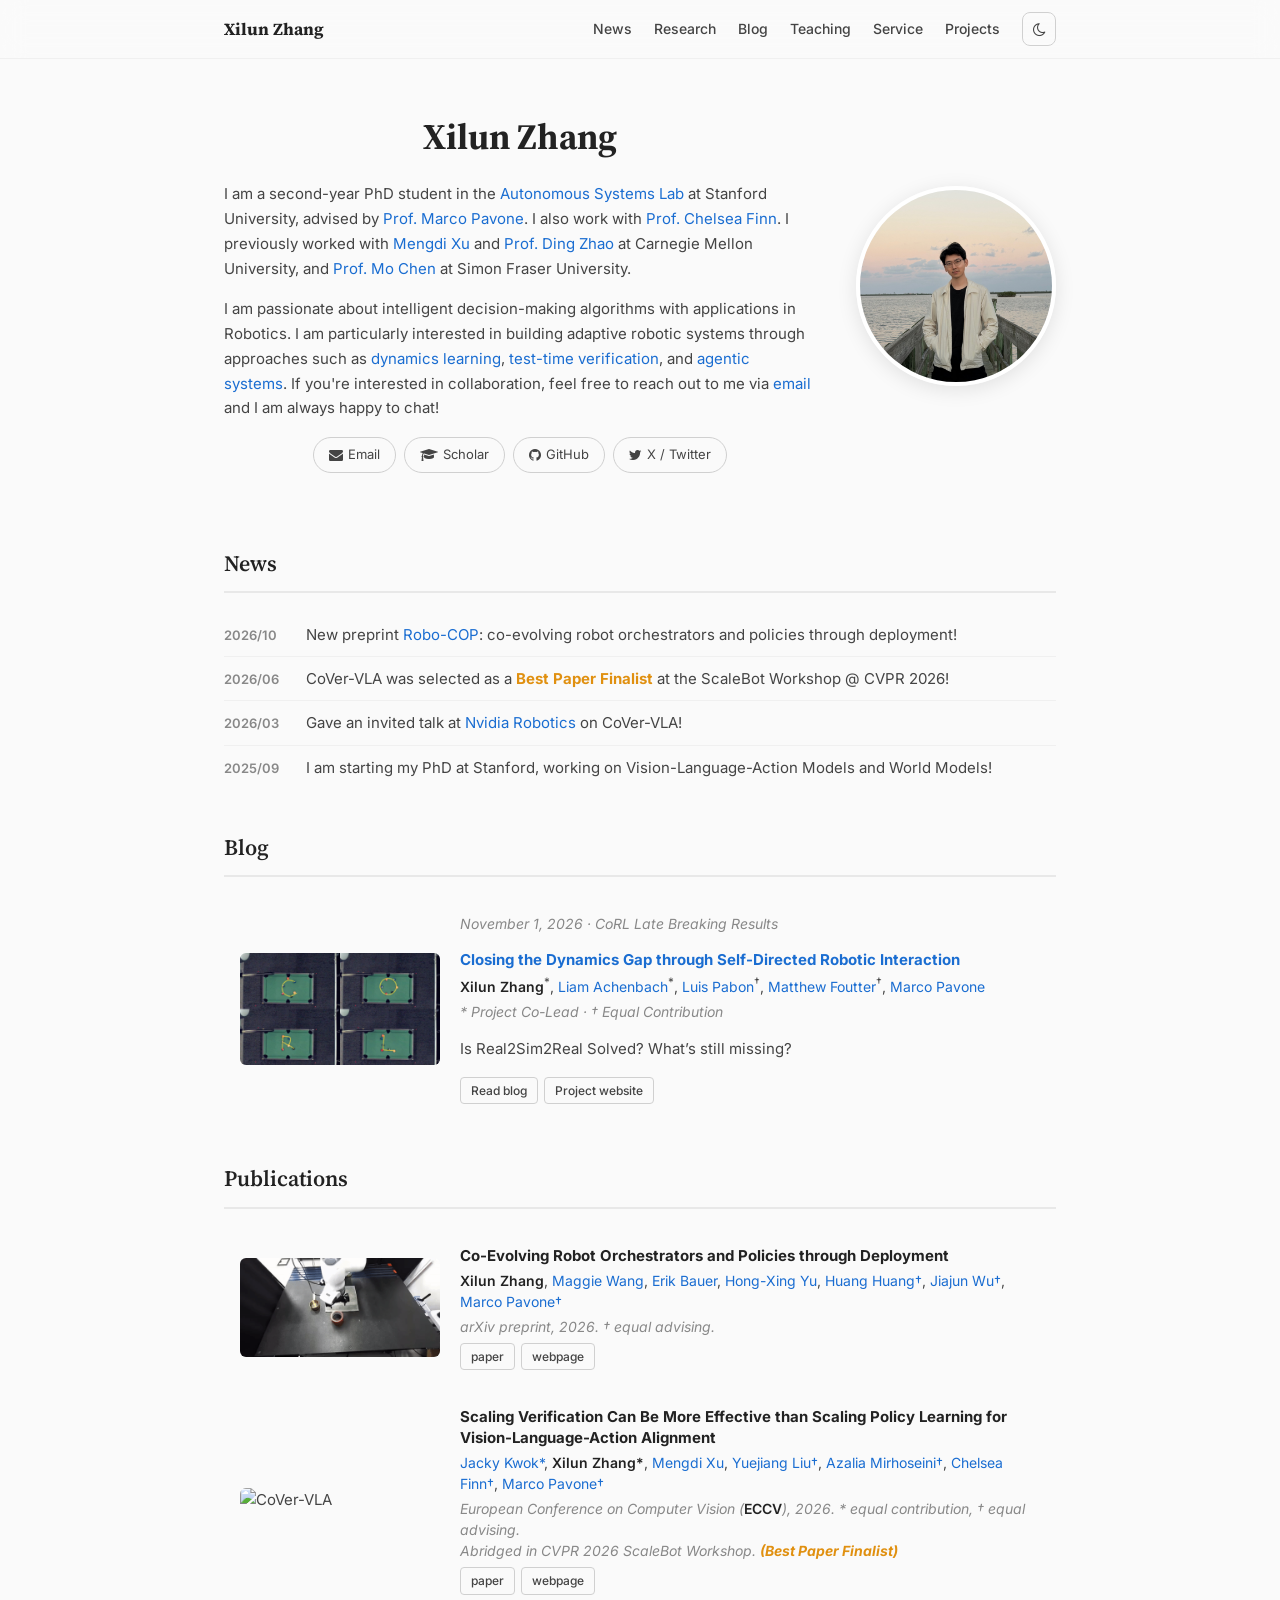
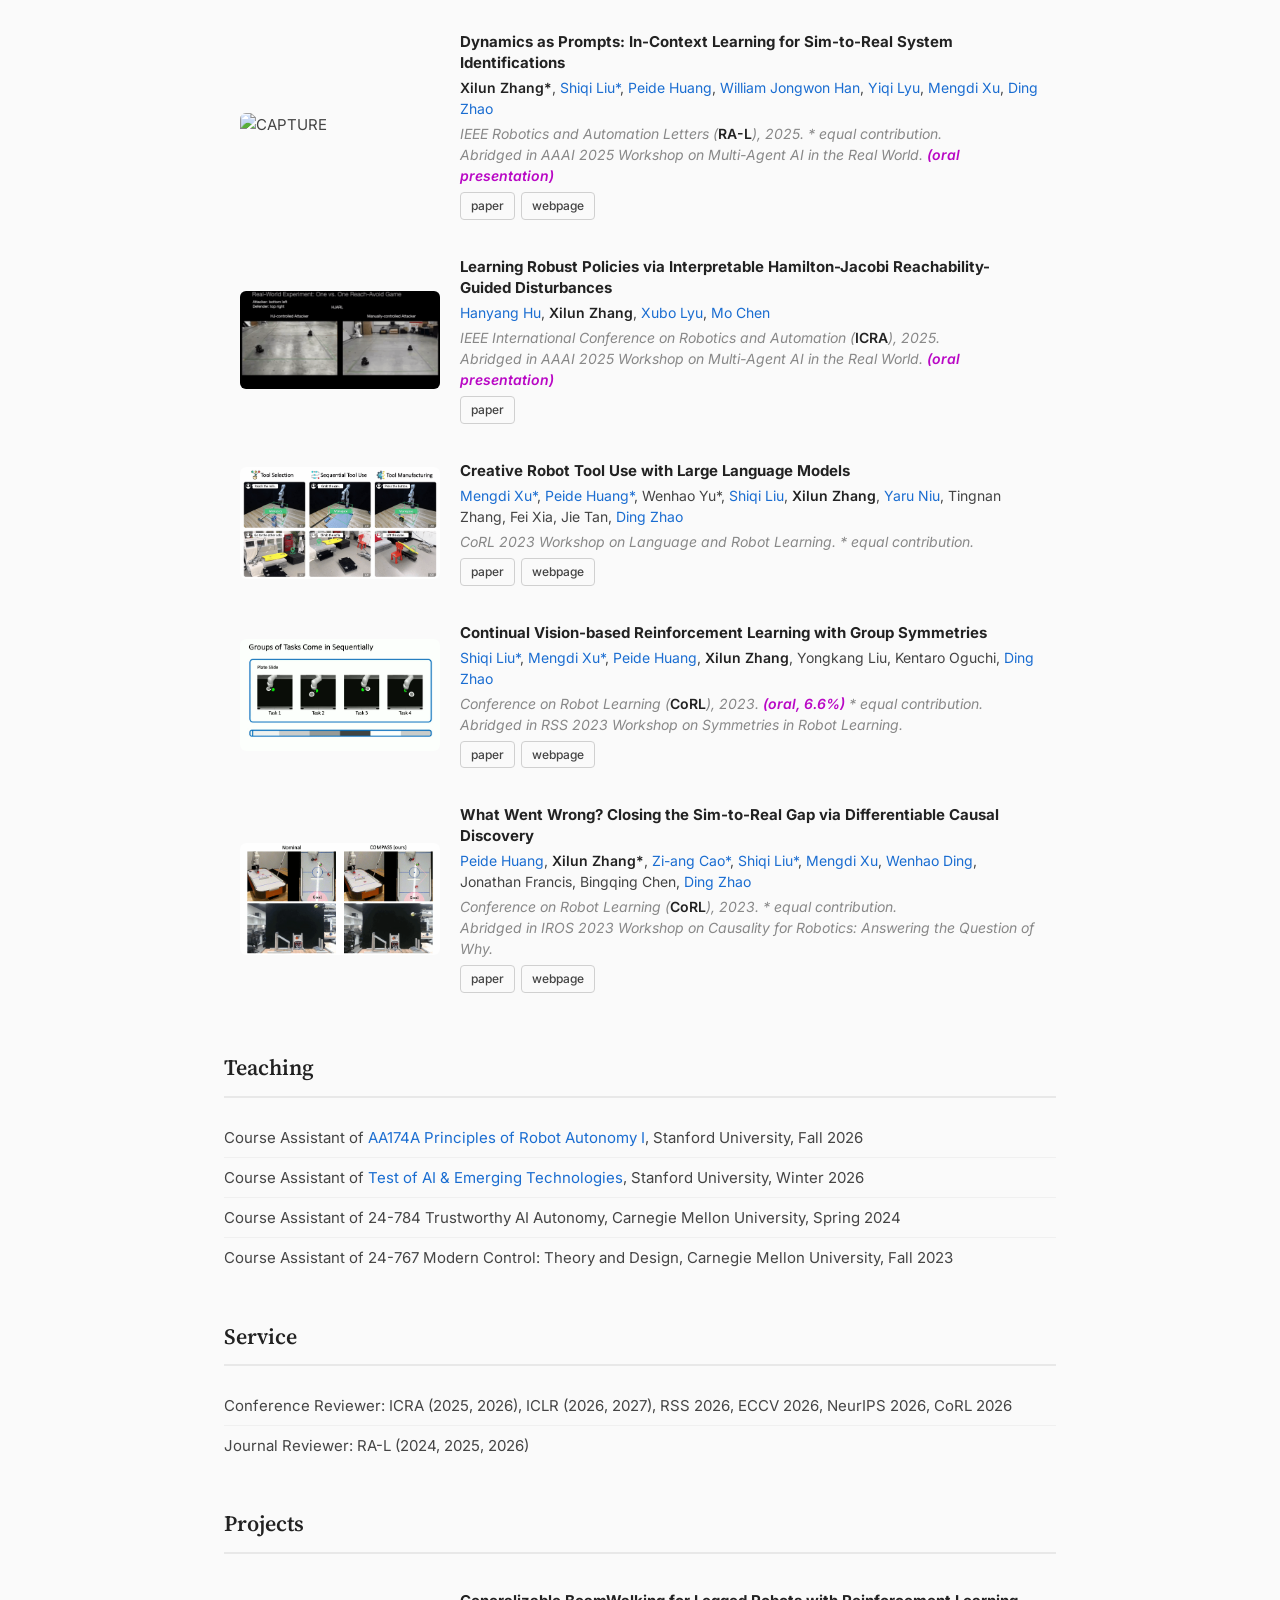
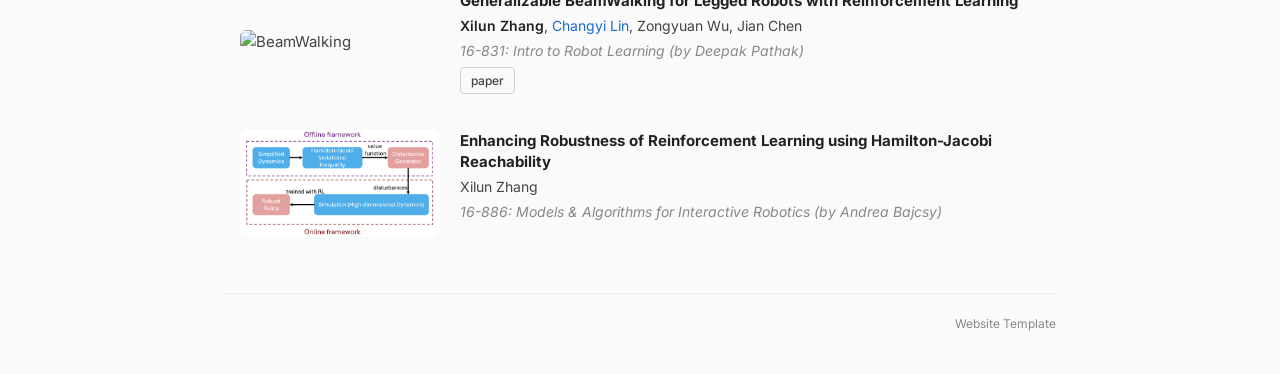
==== commit 3fada87e: "Use paper title and revised Blog description" ====
--- a/index.html
+++ b/index.html
@@ -89,10 +89,10 @@
       </a>
       <div class="pub-text">
         <div class="pub-venue"><time datetime="2026-11-01">November 1, 2026</time> · CoRL Late Breaking Results</div>
-        <h3 class="pub-title"><a href="https://cue-dynamics.github.io/blog/">Is Real2Sim2Real Solved? What do we learn from this experience?</a></h3>
+        <h3 class="pub-title"><a href="https://cue-dynamics.github.io/blog/">Closing the Dynamics Gap through Self-Directed Robotic Interaction</a></h3>
         <div class="pub-authors"><strong>Xilun Zhang</strong><sup>*</sup>, <a href="https://lachenbach.github.io/">Liam Achenbach</a><sup>*</sup>, <a href="https://luispabon.info/">Luis Pabon</a><sup>†</sup>, <a href="https://scholar.google.com/citations?user=DsWNh1YAAAAJ&amp;hl=en">Matthew Foutter</a><sup>†</sup>, <a href="https://web.stanford.edu/~pavone/">Marco Pavone</a></div>
         <div class="pub-venue">* Project Co-Lead · † Equal Contribution</div>
-        <p>CUE learns dynamics through interaction. We share demonstrations and lessons from deploying it on a real pool table.</p>
+        <p>Is Real2Sim2Real Solved? What’s still missing?</p>
         <div class="pub-links"><a href="https://cue-dynamics.github.io/blog/">Read blog</a><a href="https://cue-dynamics.github.io/">Project website</a></div>
       </div>
     </article>
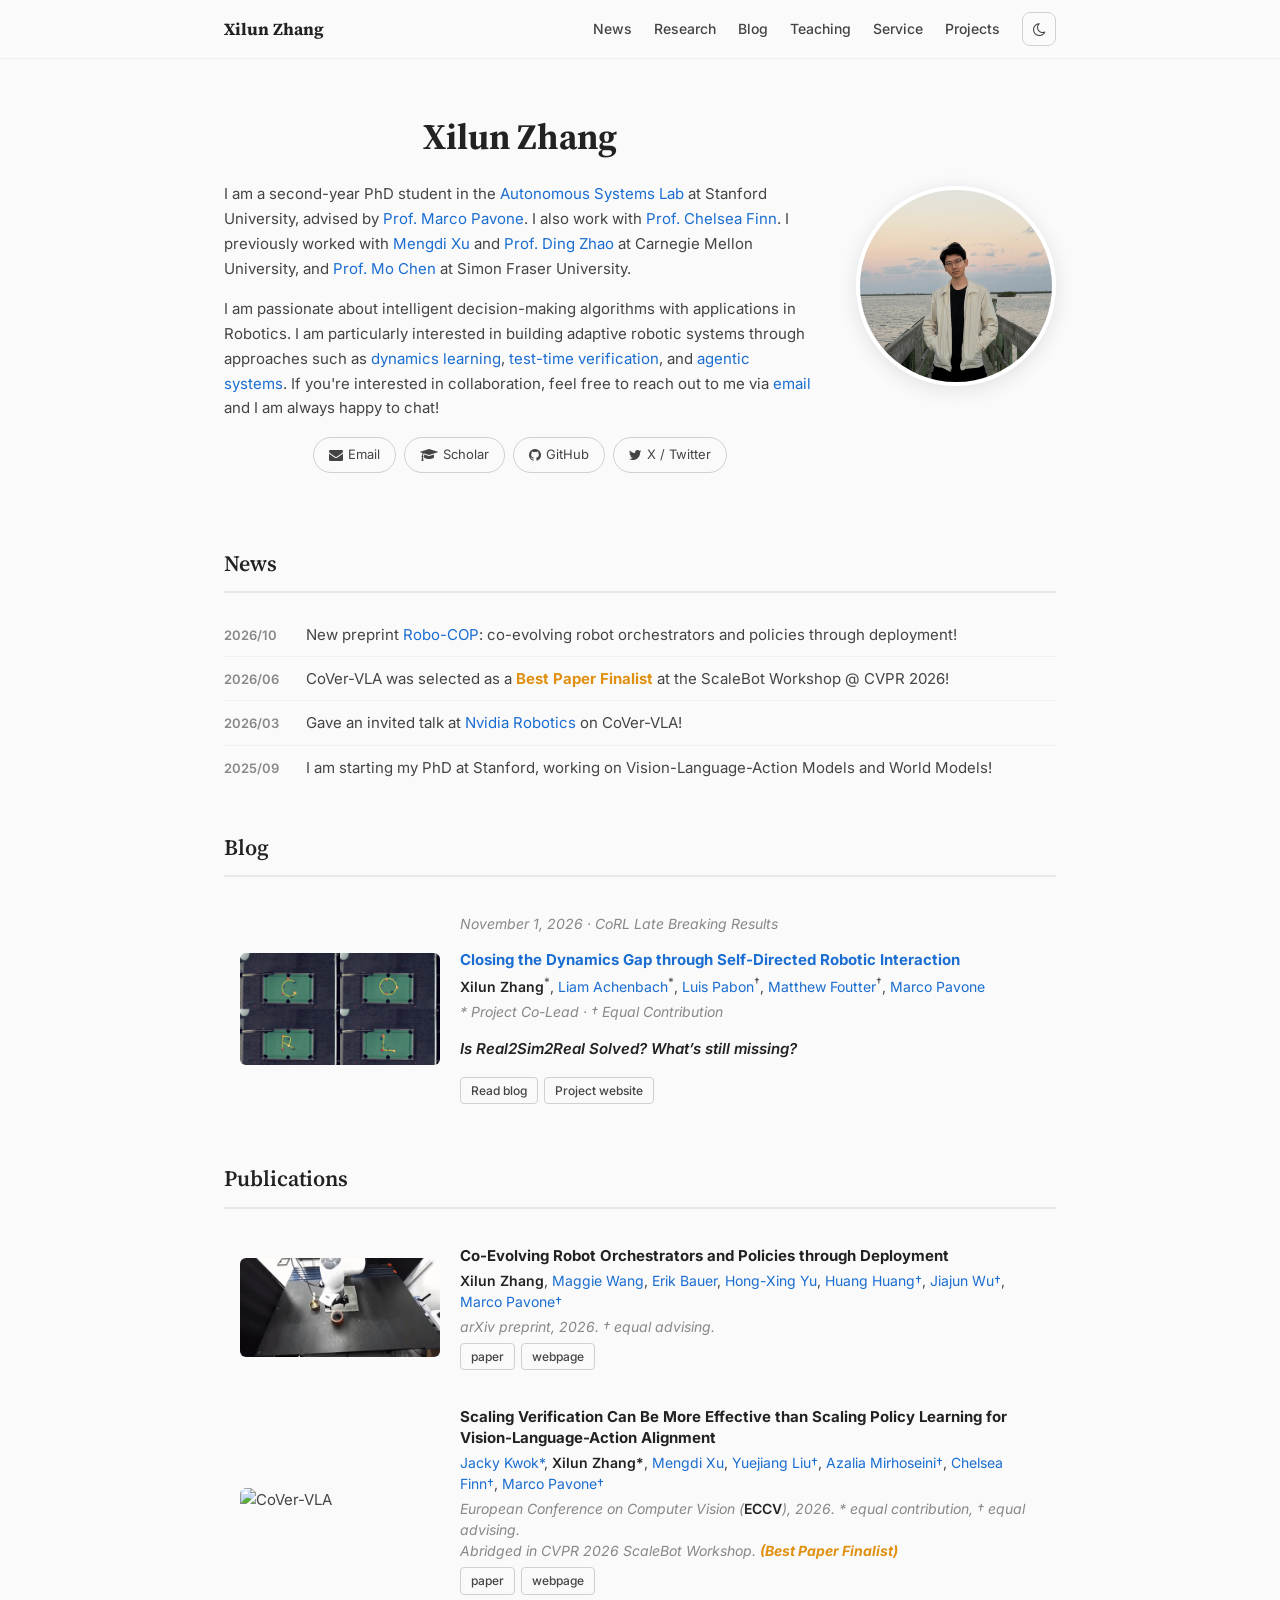
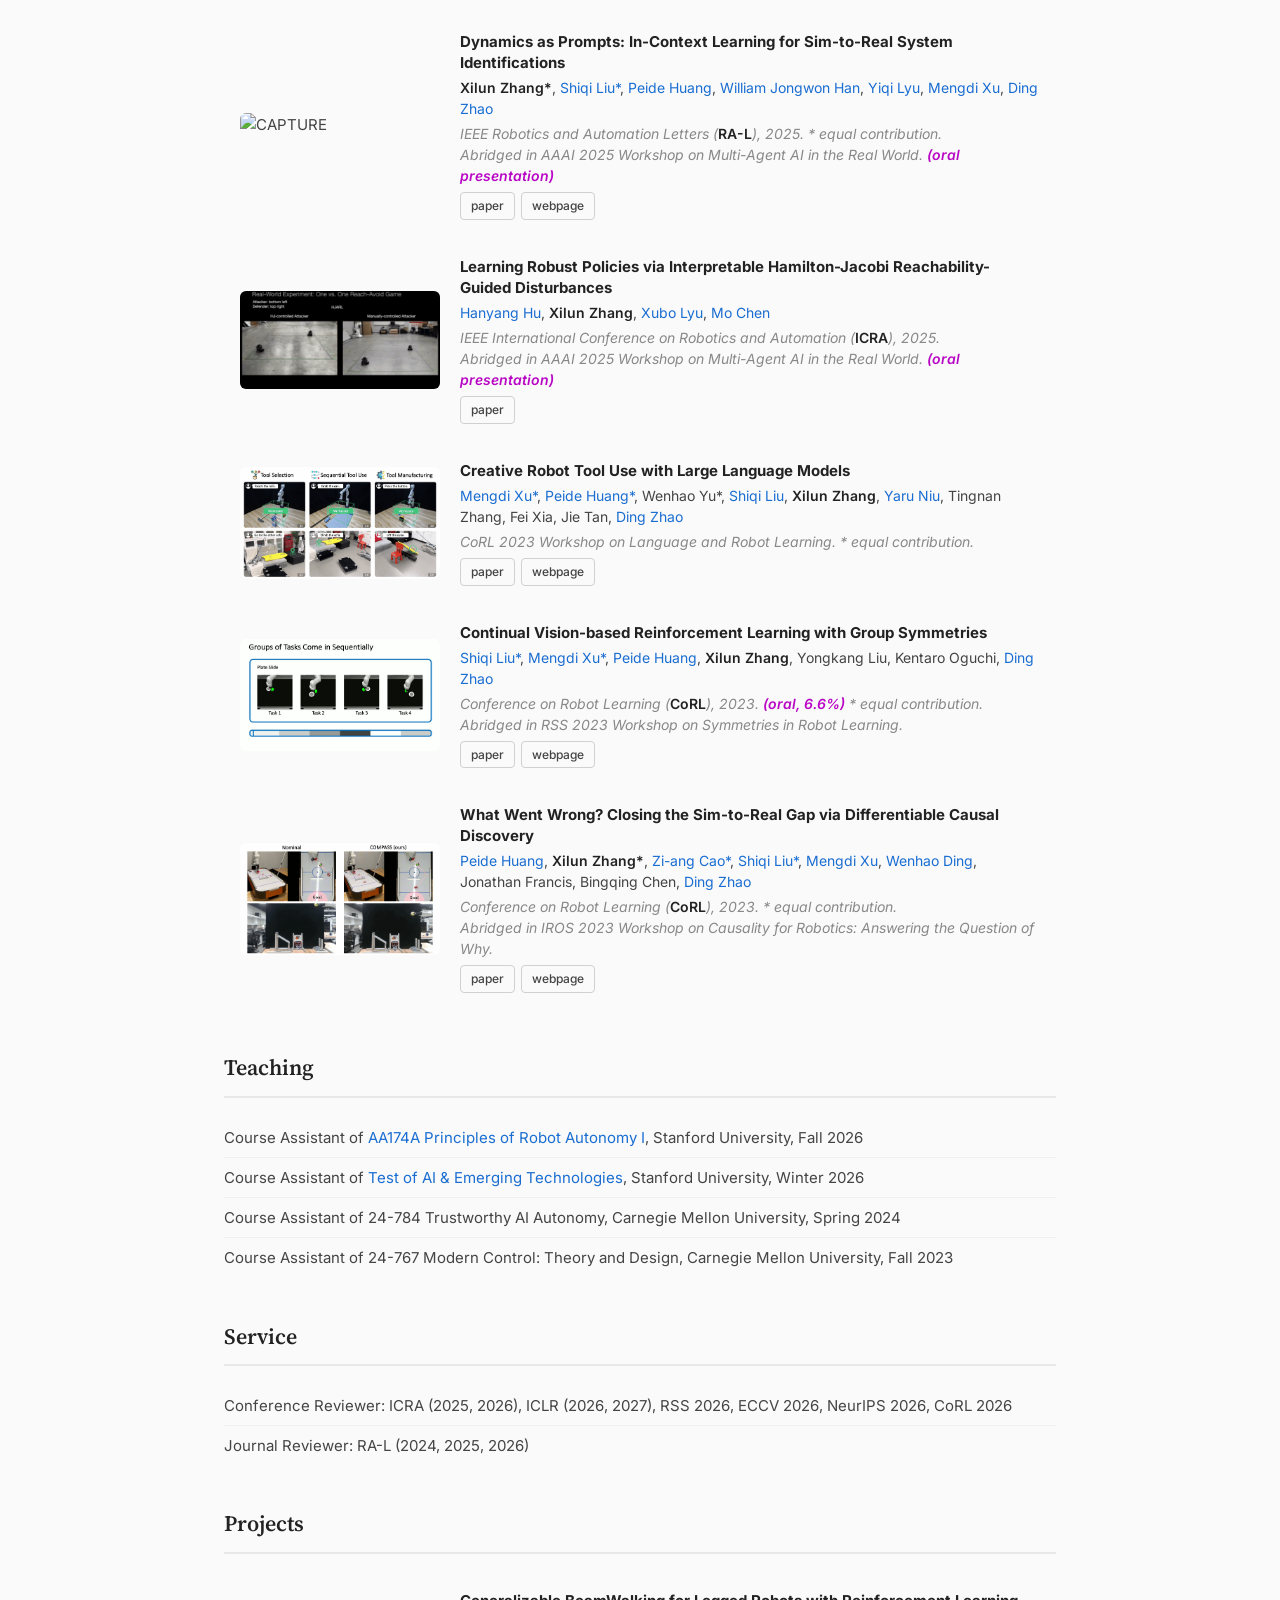
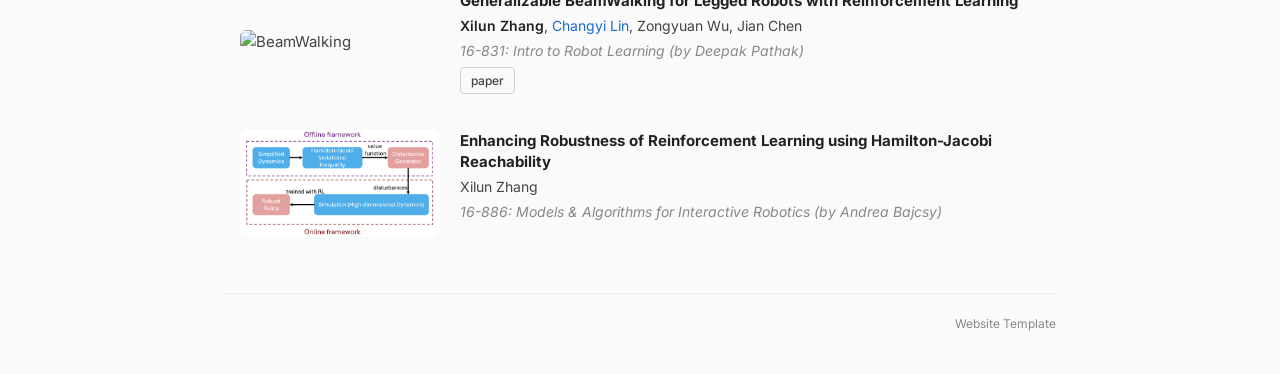
==== commit 1406d4d2: "Emphasize Blog description with bold italics" ====
--- a/index.html
+++ b/index.html
@@ -92,7 +92,7 @@
         <h3 class="pub-title"><a href="https://cue-dynamics.github.io/blog/">Closing the Dynamics Gap through Self-Directed Robotic Interaction</a></h3>
         <div class="pub-authors"><strong>Xilun Zhang</strong><sup>*</sup>, <a href="https://lachenbach.github.io/">Liam Achenbach</a><sup>*</sup>, <a href="https://luispabon.info/">Luis Pabon</a><sup>†</sup>, <a href="https://scholar.google.com/citations?user=DsWNh1YAAAAJ&amp;hl=en">Matthew Foutter</a><sup>†</sup>, <a href="https://web.stanford.edu/~pavone/">Marco Pavone</a></div>
         <div class="pub-venue">* Project Co-Lead · † Equal Contribution</div>
-        <p>Is Real2Sim2Real Solved? What’s still missing?</p>
+        <p><strong><em>Is Real2Sim2Real Solved? What’s still missing?</em></strong></p>
         <div class="pub-links"><a href="https://cue-dynamics.github.io/blog/">Read blog</a><a href="https://cue-dynamics.github.io/">Project website</a></div>
       </div>
     </article>
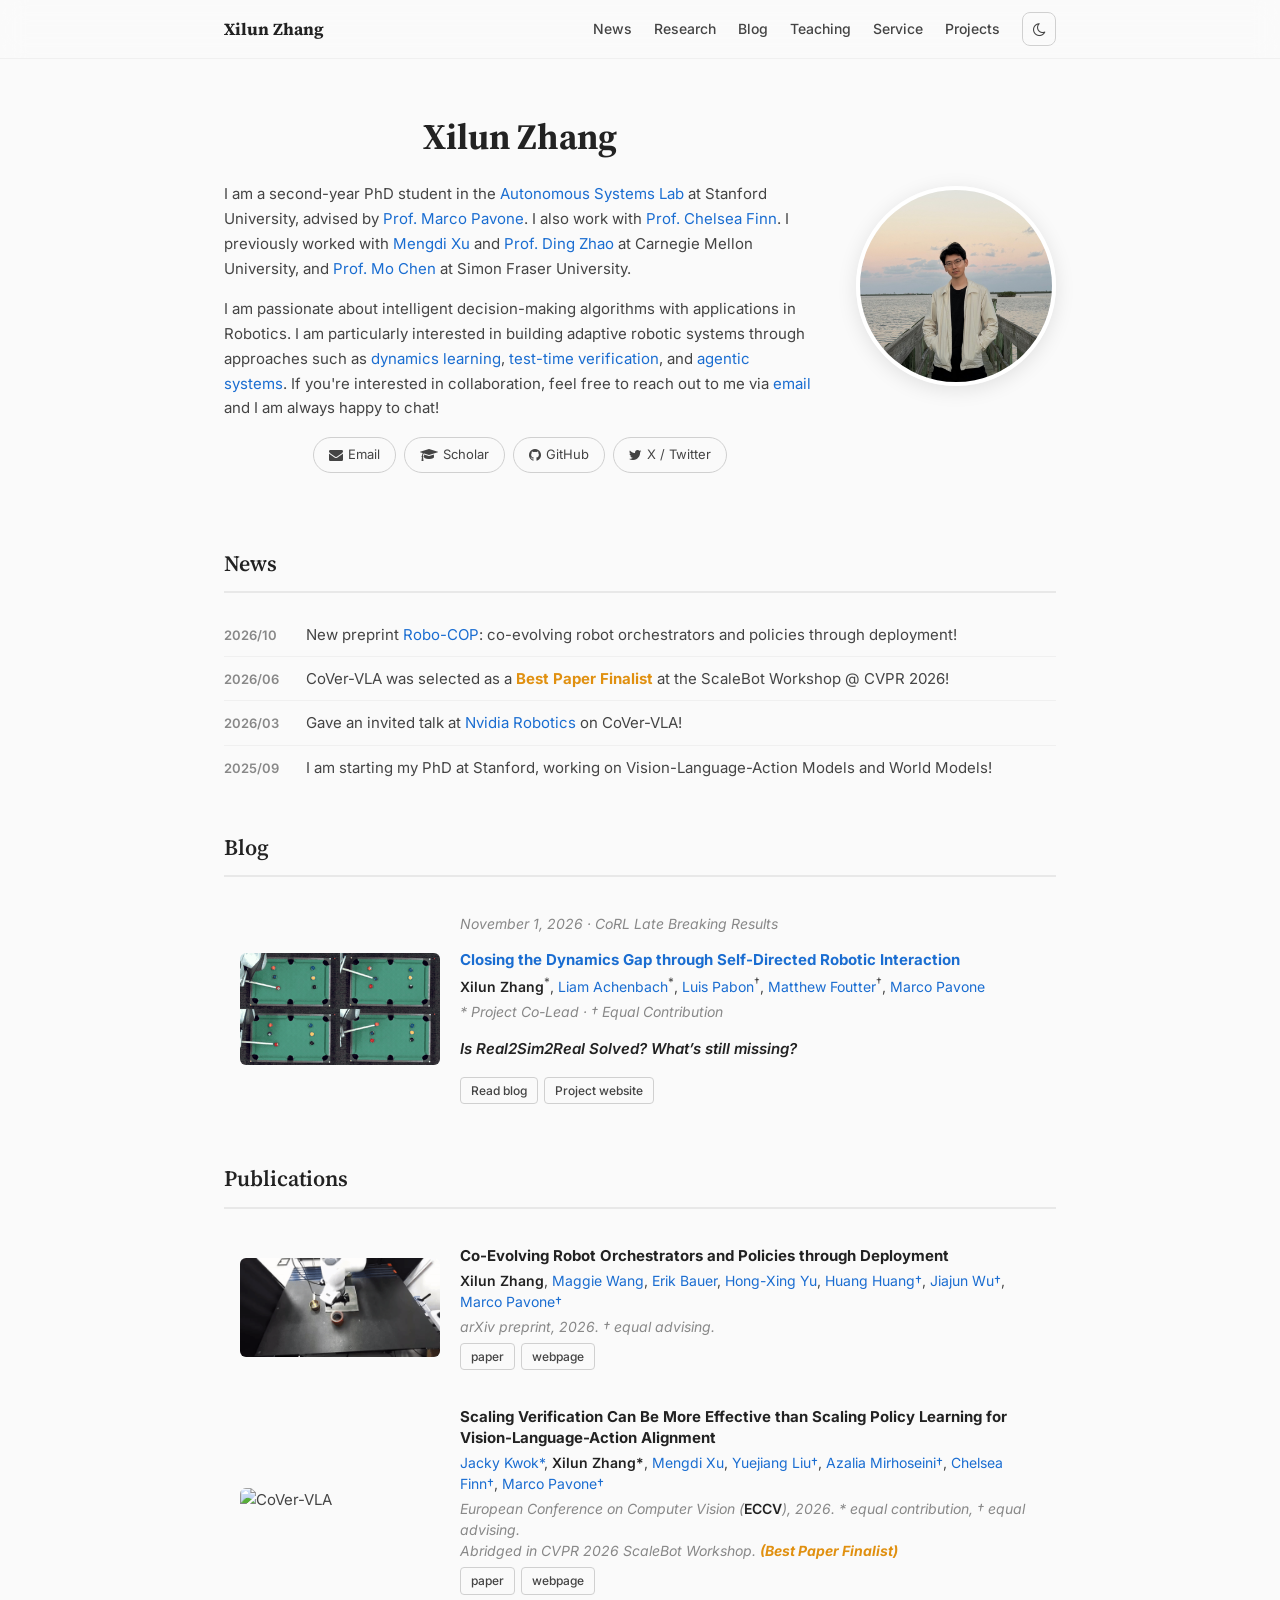
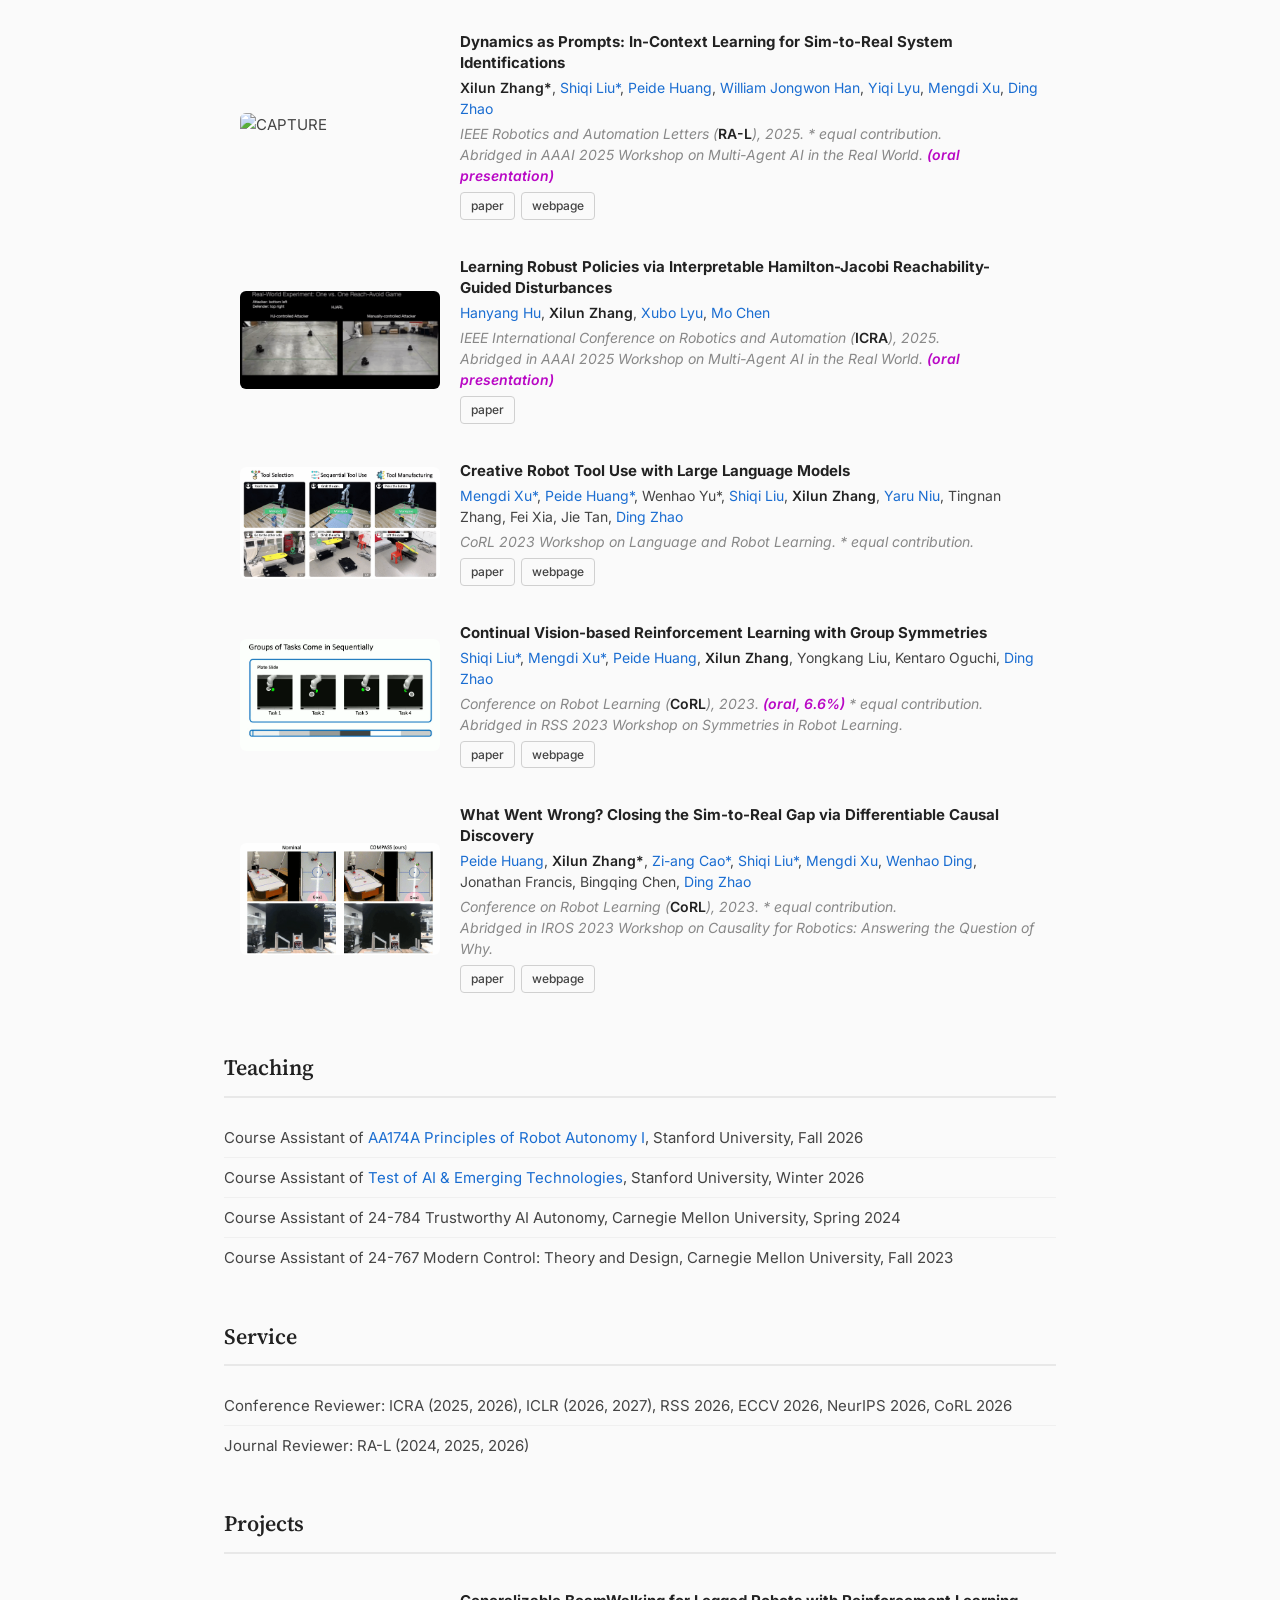
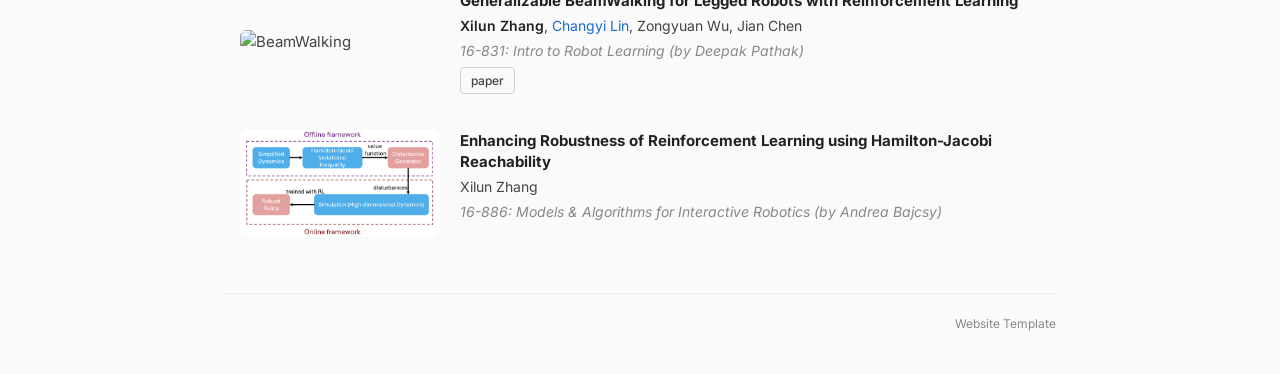
==== commit b46f0bd6: "Animate CUE blog thumbnail with CoRL push demos" ====
--- a/index.html
+++ b/index.html
@@ -85,7 +85,7 @@
     <h2>Blog</h2>
     <article class="pub-item">
       <a class="pub-img" href="https://cue-dynamics.github.io/blog/" aria-label="Read the CUE blog post">
-        <img src="images/cue-corl-pushes.jpg" alt="Four robot pool demonstrations forming C, O, R, and L" loading="lazy">
+        <img src="images/cue-corl-pushes.gif" alt="Four robot pool demonstrations forming C, O, R, and L" loading="lazy">
       </a>
       <div class="pub-text">
         <div class="pub-venue"><time datetime="2026-11-01">November 1, 2026</time> · CoRL Late Breaking Results</div>
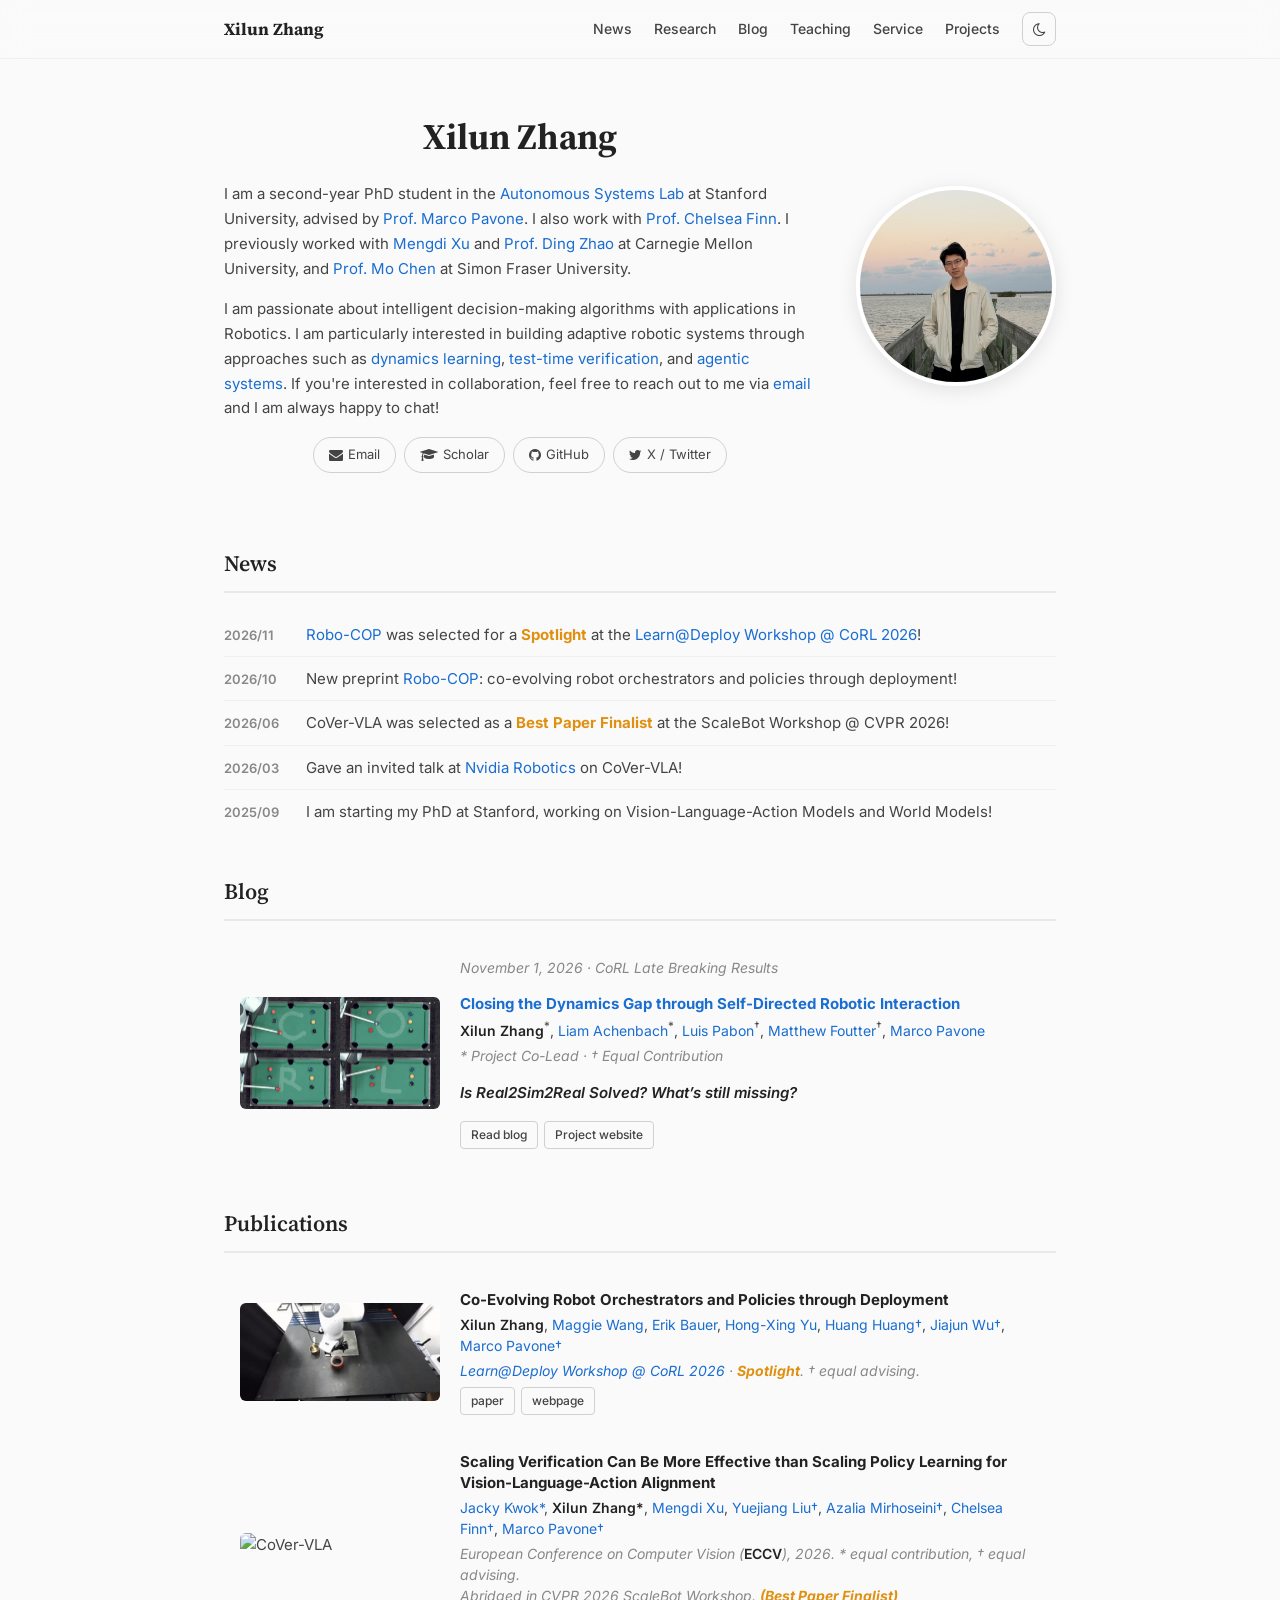
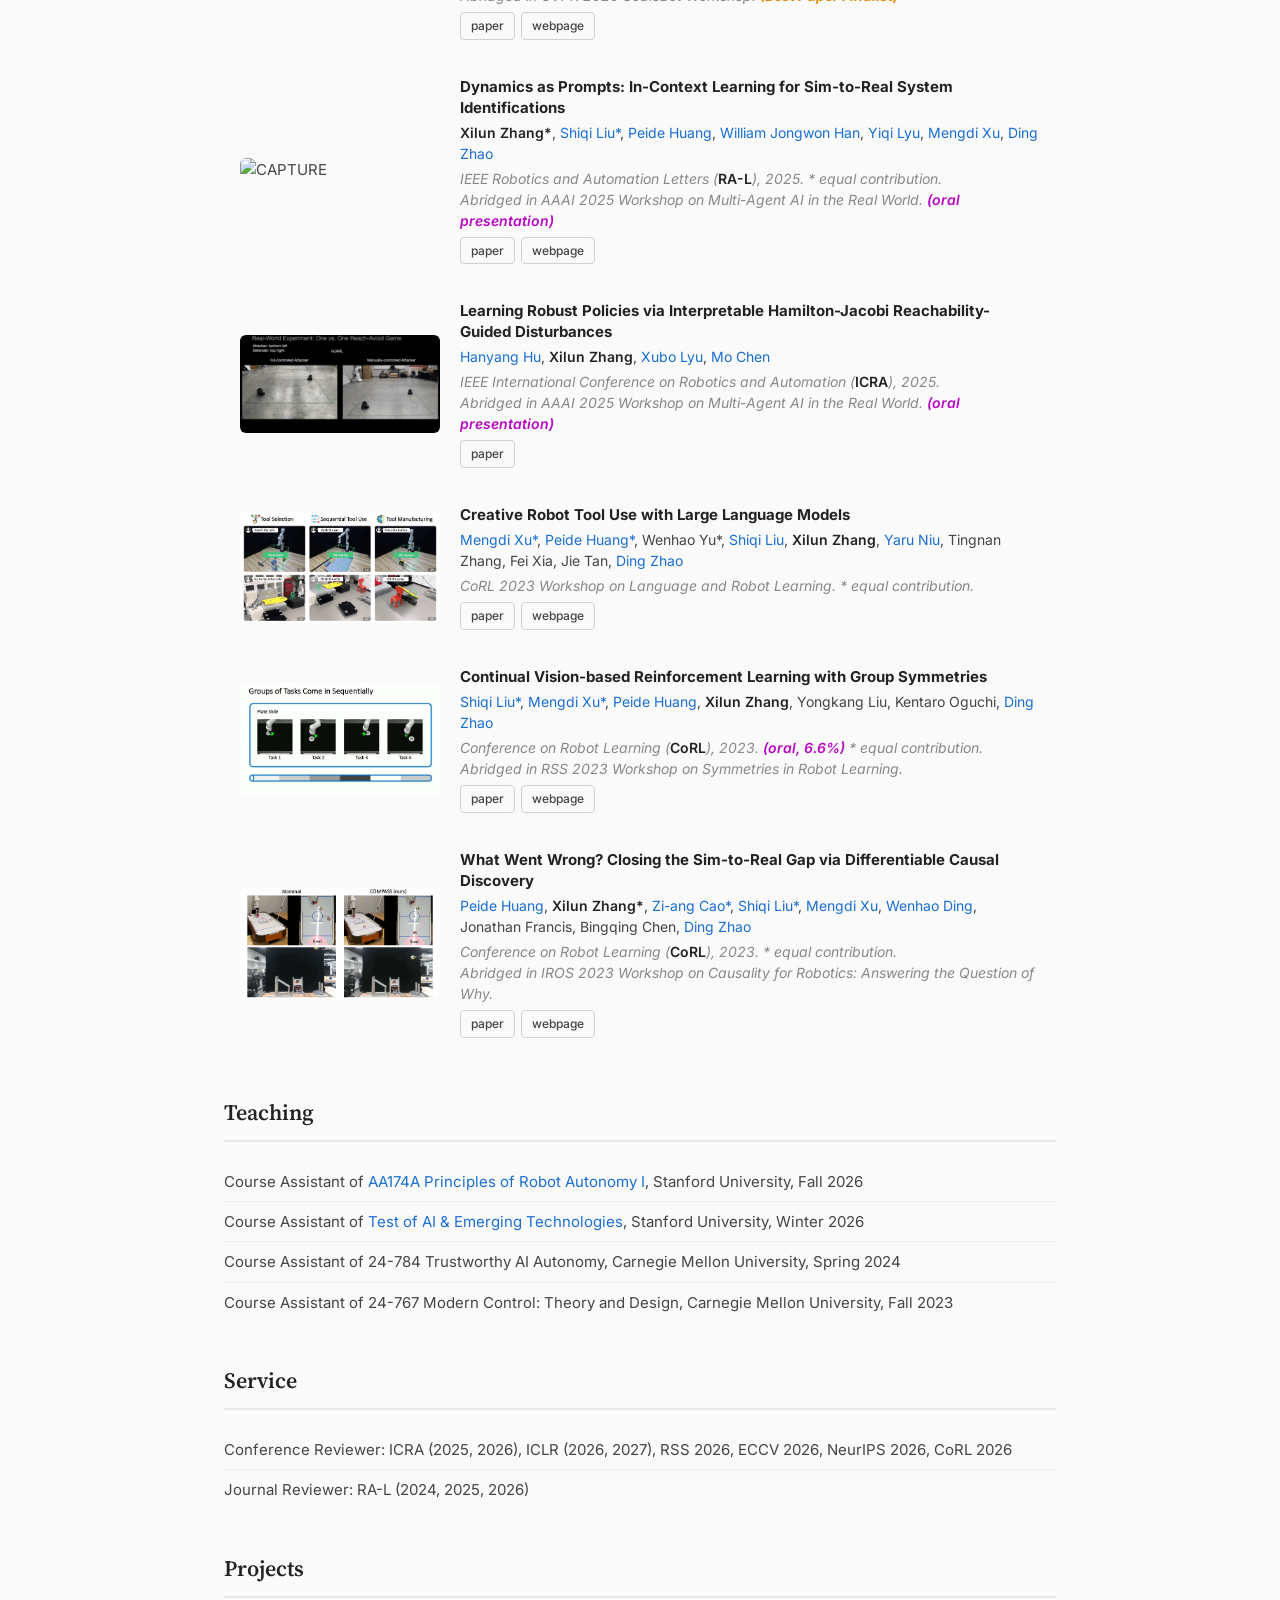
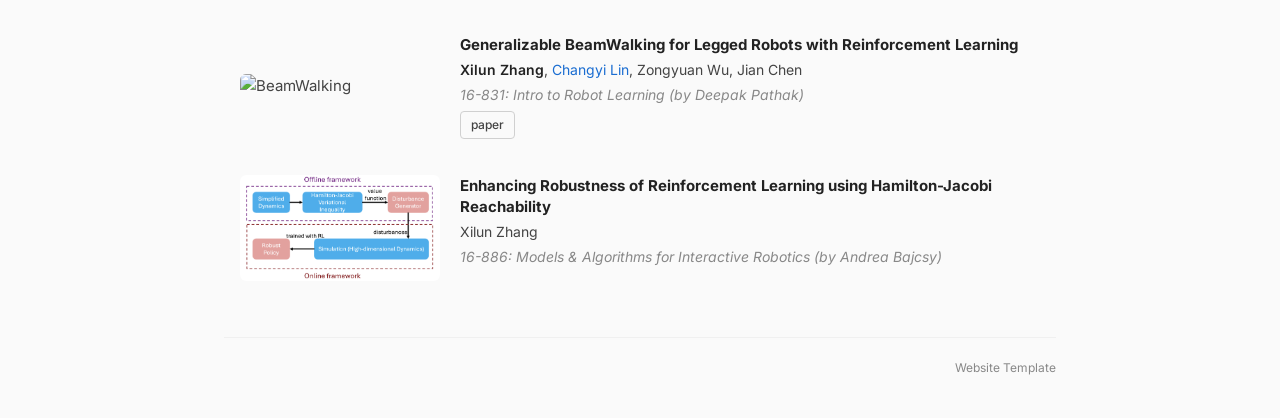
==== commit b2144269: "Add Robo-COP Learn@Deploy spotlight recognition" ====
--- a/index.html
+++ b/index.html
@@ -73,6 +73,7 @@
   <section id="News">
     <h2>News</h2>
     <ul class="news-list">
+      <li><span class="news-date">2026/11</span> <a href="https://xilunzhangrobo.github.io/robo-cop/">Robo-COP</a> was selected for a <span class="award-tag">Spotlight</span> at the <a href="https://learn-at-deploy.github.io/">Learn@Deploy Workshop @ CoRL 2026</a>!</li>
       <li><span class="news-date">2026/10</span> New preprint <a href="https://arxiv.org/abs/2610.09228">Robo-COP</a>: co-evolving robot orchestrators and policies through deployment!</li>
       <li><span class="news-date">2026/06</span> CoVer-VLA was selected as a <span class="award-tag">Best Paper Finalist</span> at the ScaleBot Workshop @ CVPR 2026!</li>
       <li><span class="news-date">2026/03</span> Gave an invited talk at <a href="https://www.nvidia.com/en-us/research/robotics/">Nvidia Robotics</a> on CoVer-VLA!</li>
@@ -120,7 +121,7 @@
             <a href="https://web.stanford.edu/~pavone/">Marco Pavone&dagger;</a>
           </div>
           <div class="pub-venue">
-            arXiv preprint, 2026. &dagger; equal advising.
+            <a href="https://learn-at-deploy.github.io/">Learn@Deploy Workshop @ CoRL 2026</a> · <span class="award-tag">Spotlight</span>. &dagger; equal advising.
           </div>
           <div class="pub-links">
             <a href="https://arxiv.org/abs/2610.09228">paper</a>
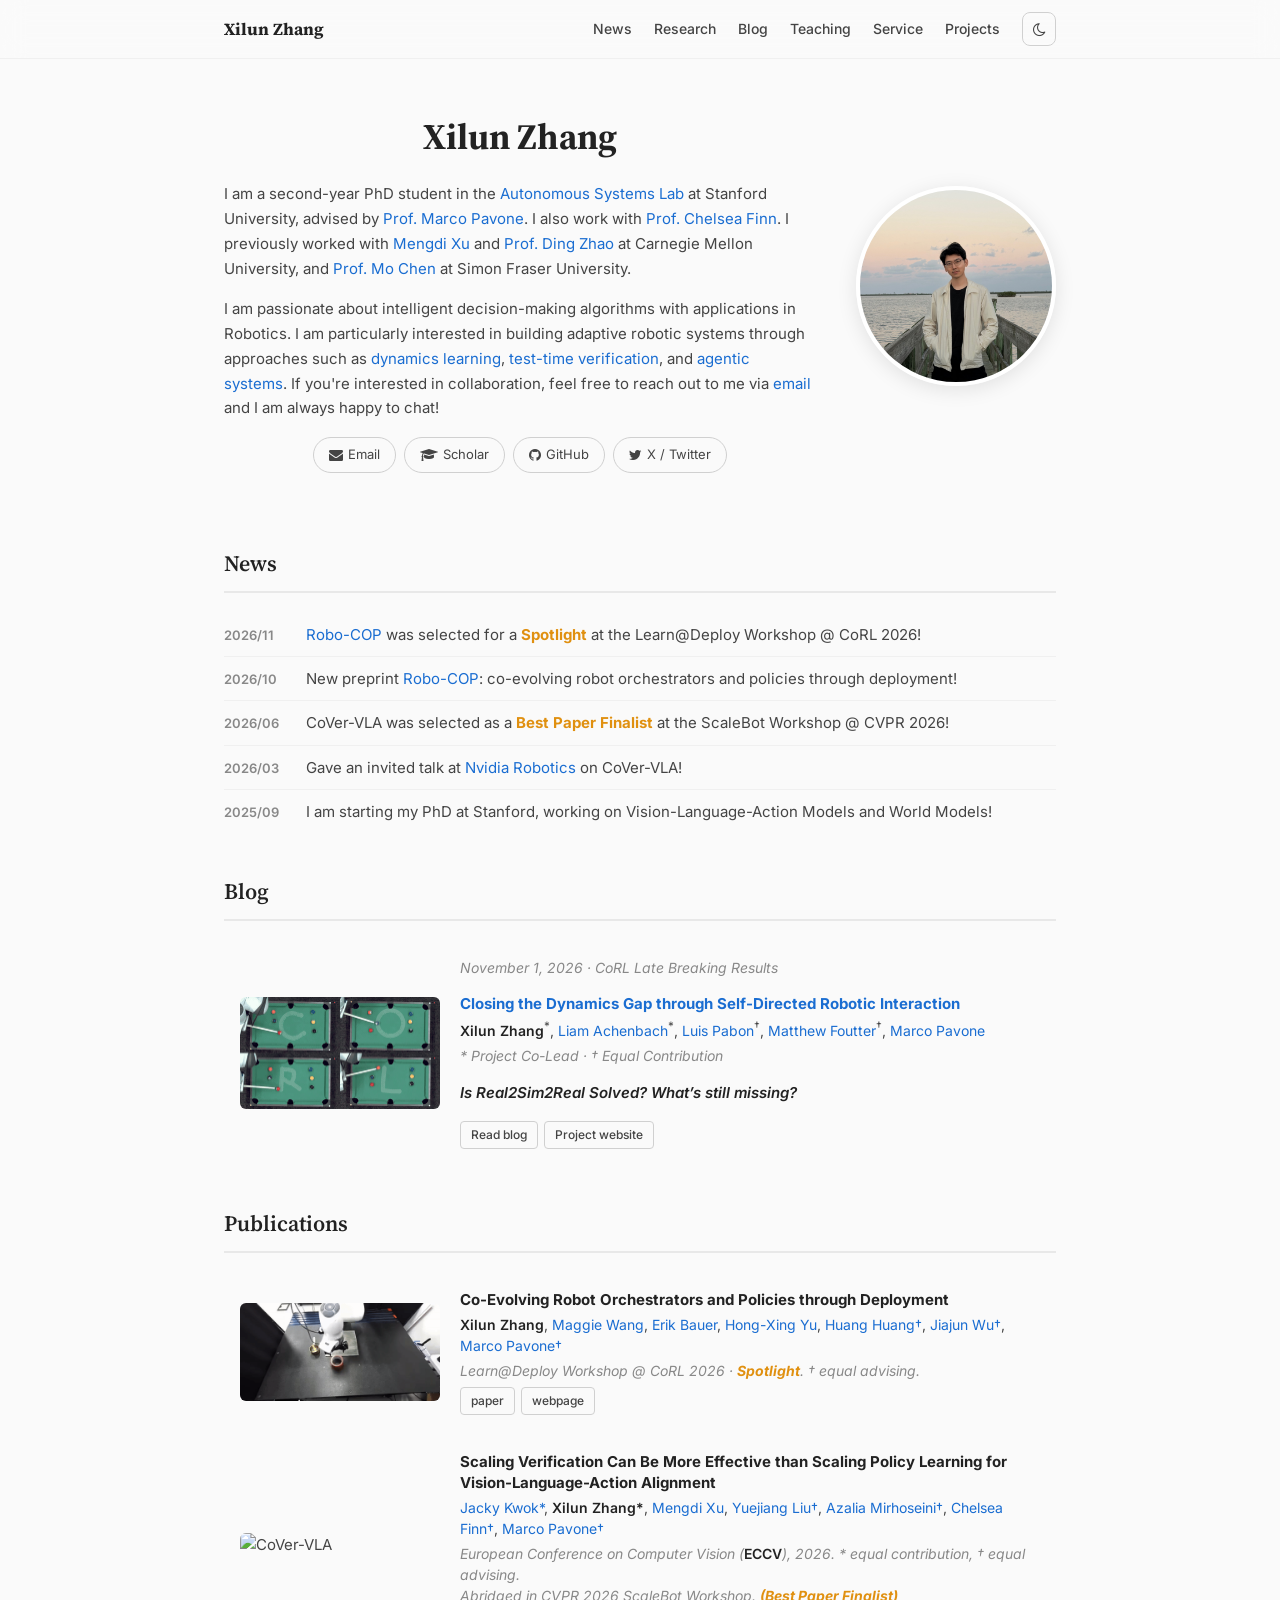
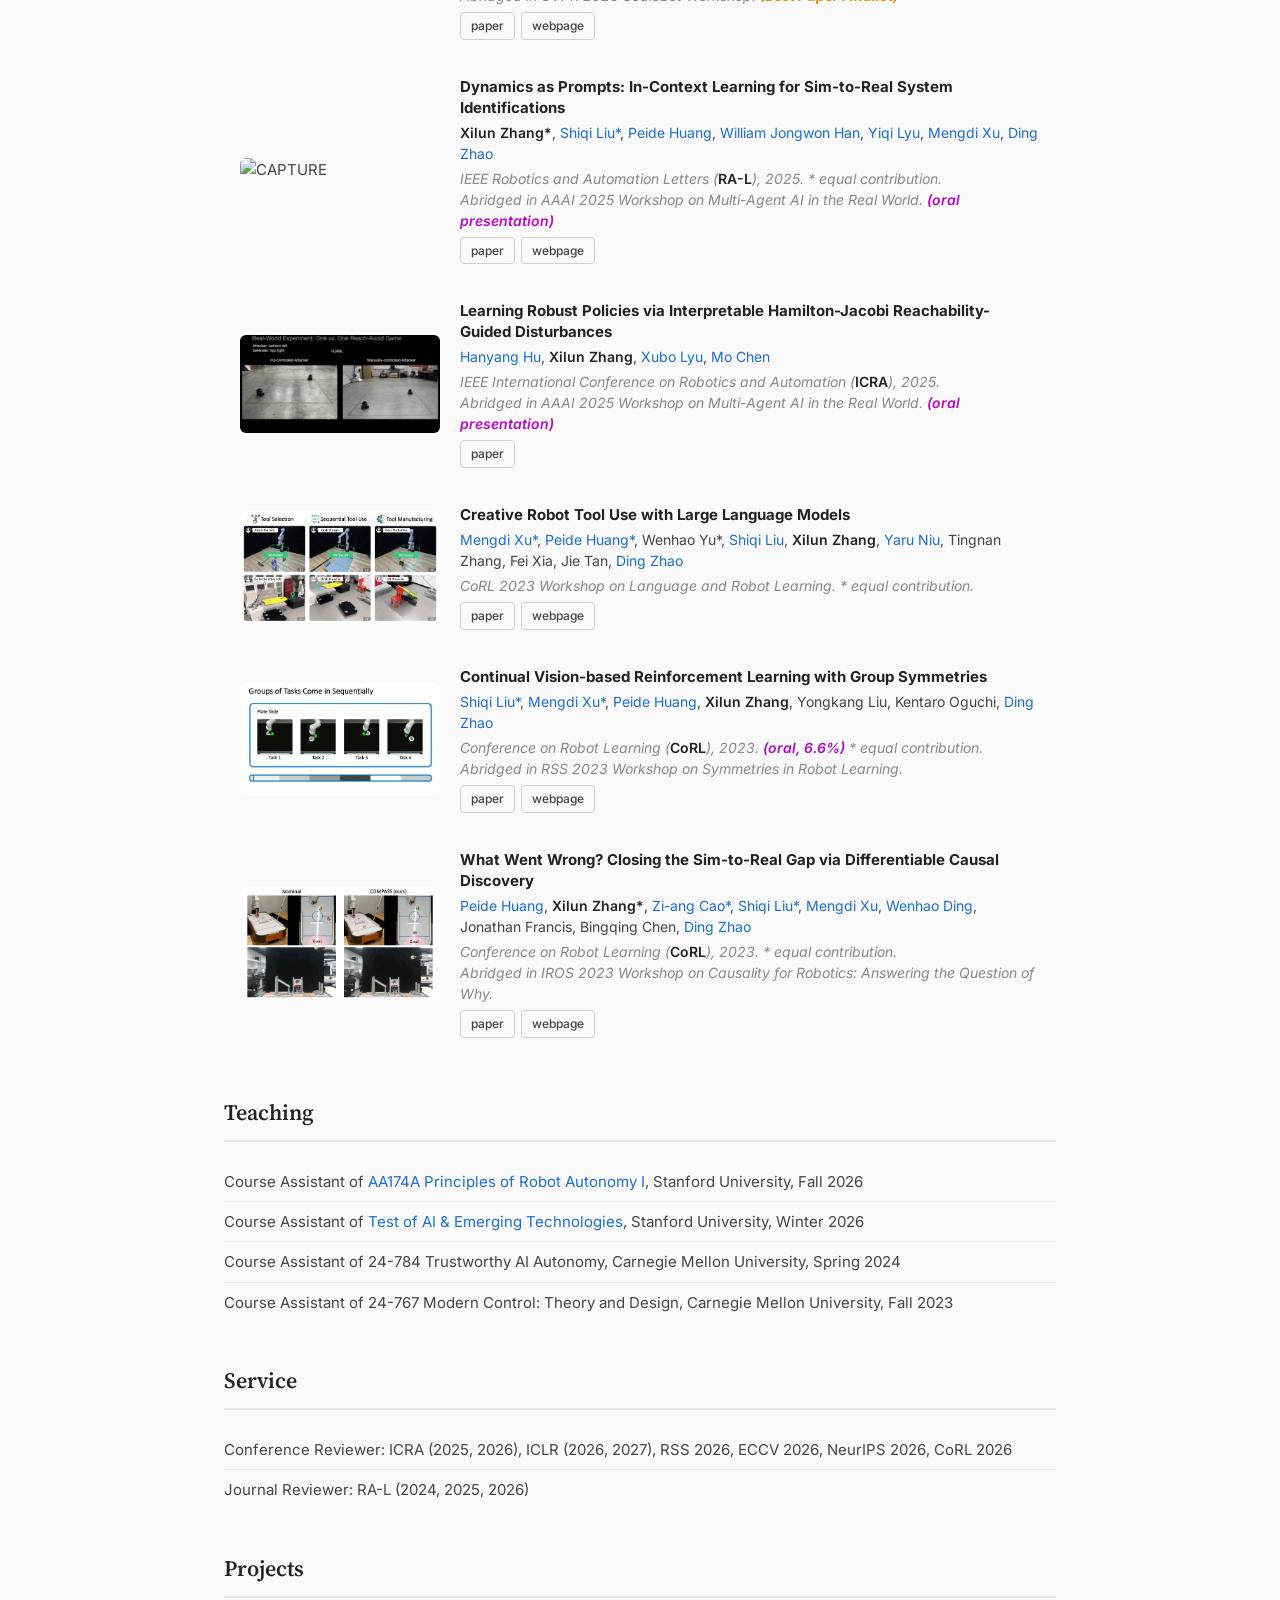
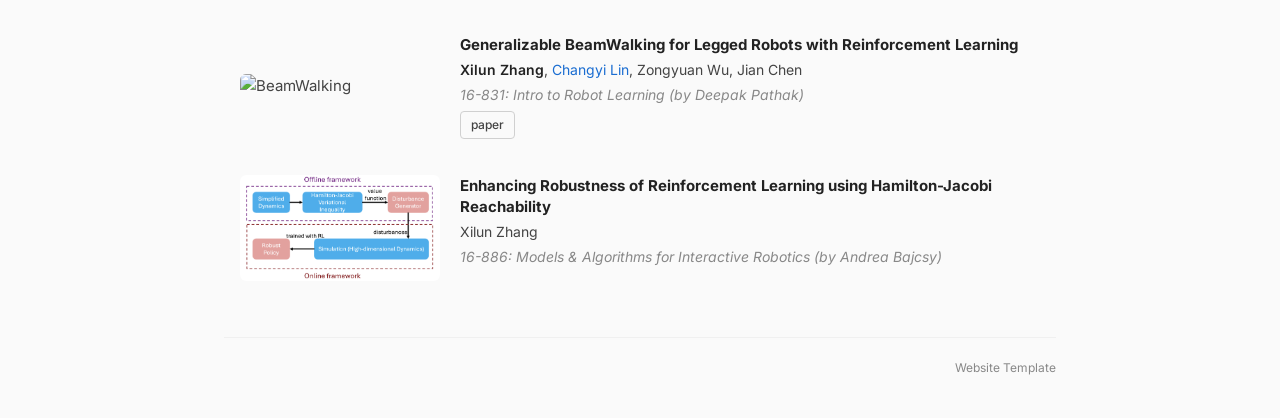
==== commit fd50ad5a: "Remove workshop links from spotlight mentions" ====
--- a/index.html
+++ b/index.html
@@ -73,7 +73,7 @@
   <section id="News">
     <h2>News</h2>
     <ul class="news-list">
-      <li><span class="news-date">2026/11</span> <a href="https://xilunzhangrobo.github.io/robo-cop/">Robo-COP</a> was selected for a <span class="award-tag">Spotlight</span> at the <a href="https://learn-at-deploy.github.io/">Learn@Deploy Workshop @ CoRL 2026</a>!</li>
+      <li><span class="news-date">2026/11</span> <a href="https://xilunzhangrobo.github.io/robo-cop/">Robo-COP</a> was selected for a <span class="award-tag">Spotlight</span> at the Learn@Deploy Workshop @ CoRL 2026!</li>
       <li><span class="news-date">2026/10</span> New preprint <a href="https://arxiv.org/abs/2610.09228">Robo-COP</a>: co-evolving robot orchestrators and policies through deployment!</li>
       <li><span class="news-date">2026/06</span> CoVer-VLA was selected as a <span class="award-tag">Best Paper Finalist</span> at the ScaleBot Workshop @ CVPR 2026!</li>
       <li><span class="news-date">2026/03</span> Gave an invited talk at <a href="https://www.nvidia.com/en-us/research/robotics/">Nvidia Robotics</a> on CoVer-VLA!</li>
@@ -121,7 +121,7 @@
             <a href="https://web.stanford.edu/~pavone/">Marco Pavone&dagger;</a>
           </div>
           <div class="pub-venue">
-            <a href="https://learn-at-deploy.github.io/">Learn@Deploy Workshop @ CoRL 2026</a> · <span class="award-tag">Spotlight</span>. &dagger; equal advising.
+            Learn@Deploy Workshop @ CoRL 2026 · <span class="award-tag">Spotlight</span>. &dagger; equal advising.
           </div>
           <div class="pub-links">
             <a href="https://arxiv.org/abs/2610.09228">paper</a>
